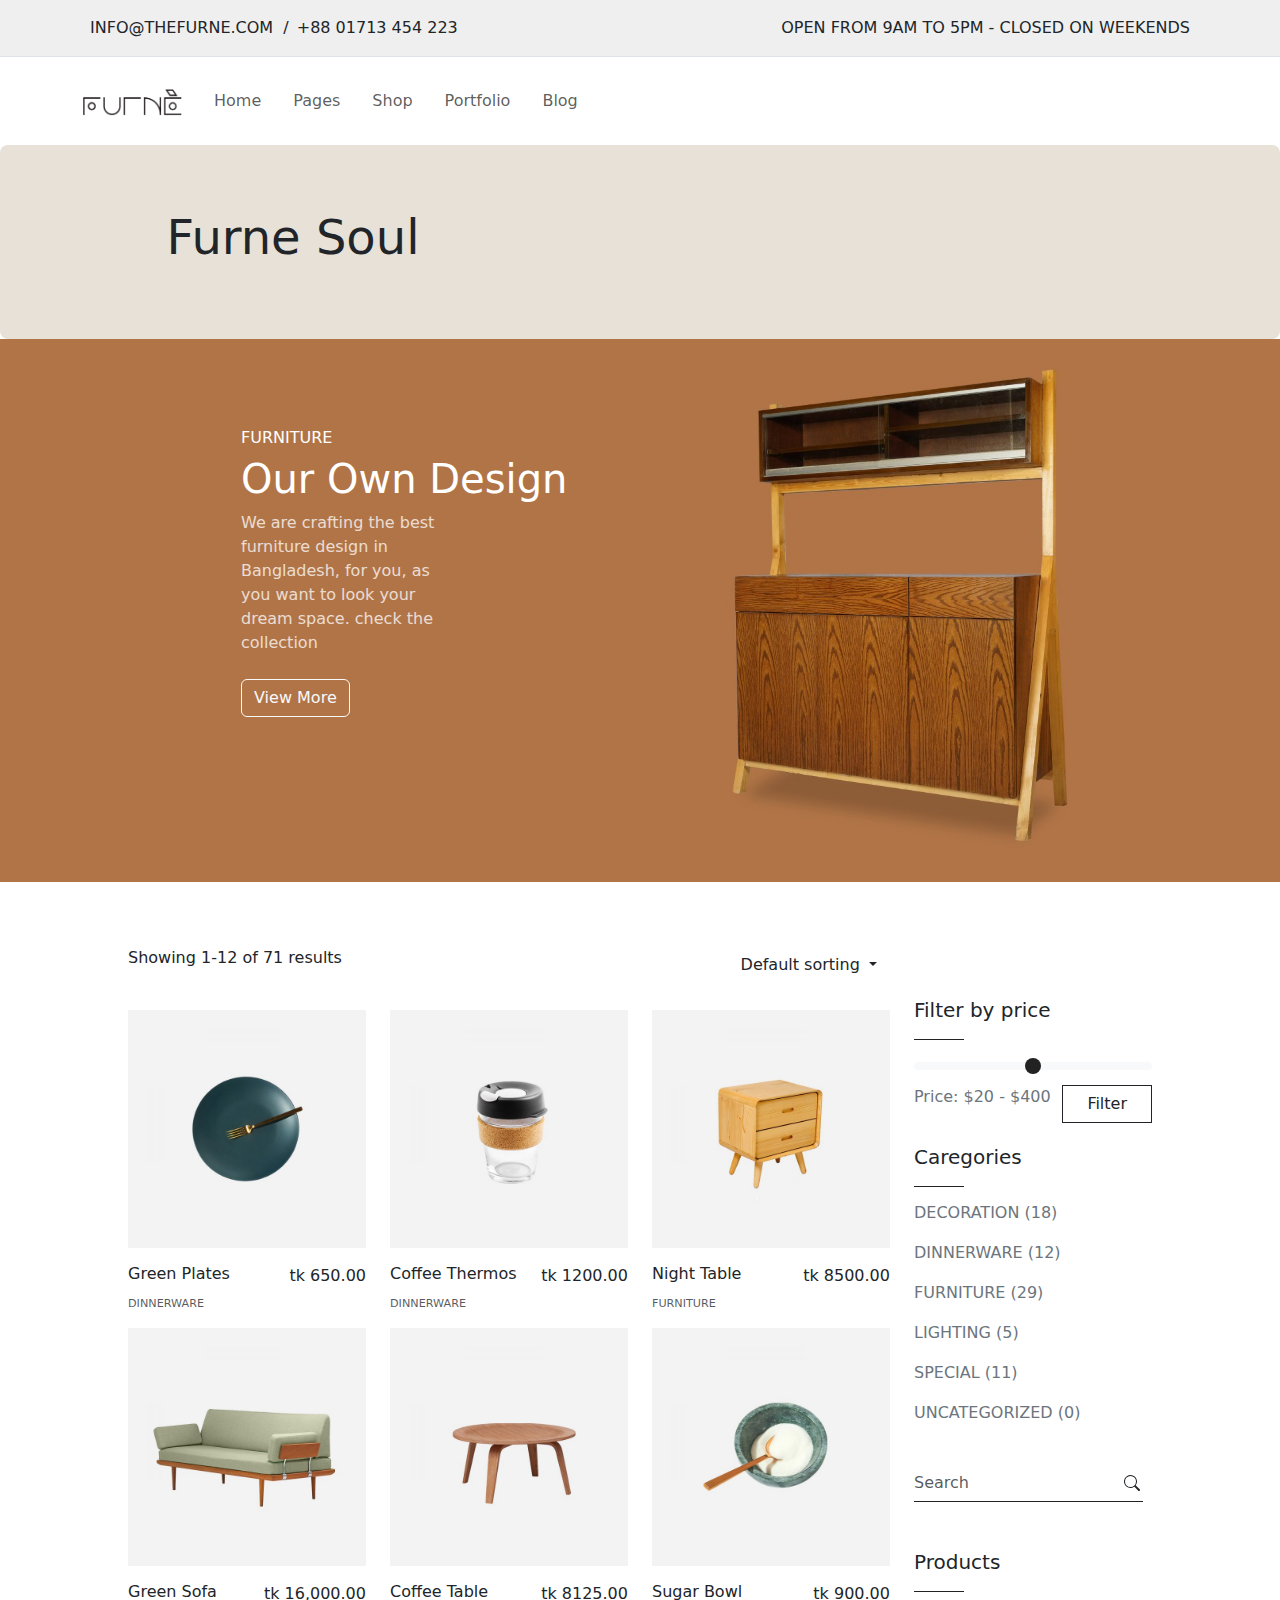
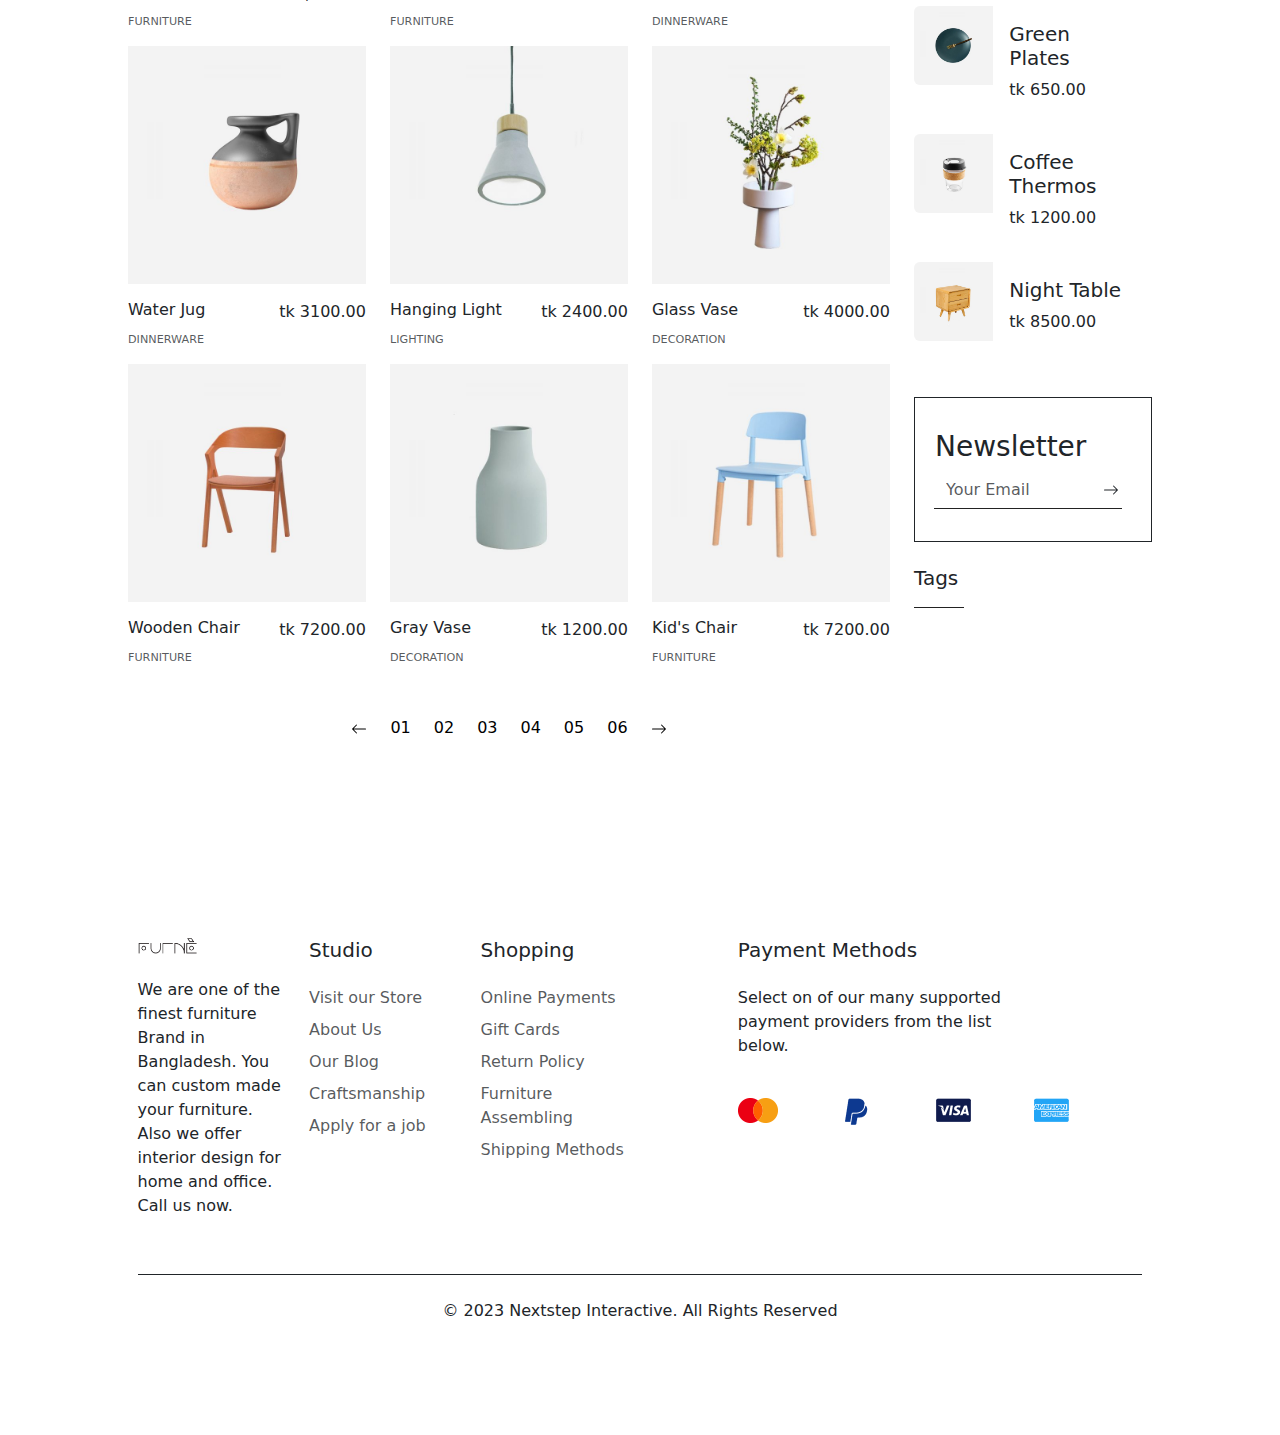
==== brand-furne-soul.html @ bb324c0c "brand furne soul" ====
<!doctype html>
<html lang="en">
  <head>
    <meta charset="utf-8">
    <meta name="viewport" content="width=device-width, initial-scale=1">
    <link rel="stylesheet" href="css/bootstrap.min.css">
    <link rel="stylesheet" href="css/main.css">
    <title>Furne | Brand: Furne Soul</title>
  </head>
  <body>
    <!-- Section: Navigation section begins -->
    <nav class="py-2 bg-body-tertiary border-bottom shop-custom-nav-bg-color">
        <div class="container d-flex flex-wrap">
            <ul class="nav me-auto">
                <li class="nav-item"><span style="display: inline-block;"><a href="mailto:info@thefurne.com" class="nav-link link-body-emphasis px-2 text-dark fw-normal">INFO@THEFURNE.COM&nbsp;&nbsp;/</a></span><span style="display: inline-block;" class="text-dark fw-normal"><a>+88 01713 454 223</a></span> </li>
            </ul>
            <ul class="nav">
                <li class="nav-item"><a href="#" class="nav-link link-body-emphasis px-2 text-dark fw-normal">OPEN FROM 9AM TO 5PM - CLOSED ON WEEKENDS</a></li>
            </ul>
        </div>
    </nav>
    <nav class="py-4 navbar navbar-expand-lg bg-body-primary">
        <div class="container">
          <a class="navbar-brand" href="#">
            <img src="images/furne-web-logo.png" alt="Furne" id="furne-logo">
          </a>
          <button class="navbar-toggler" type="button" data-bs-toggle="collapse" data-bs-target="#navbarSupportedContent" aria-controls="navbarSupportedContent" aria-expanded="false" aria-label="Toggle navigation">
            <span class="navbar-toggler-icon"></span>
          </button>
          <div class="collapse navbar-collapse" id="navbarSupportedContent">
            <ul class="navbar-nav me-auto mb-2 mb-lg-0">
              <li class="nav-item">
                <a class="nav-link px-3" aria-current="page" href="#">Home</a>
              </li>
              <li class="nav-item">
                <a class="nav-link px-3" aria-current="page" href="#">Pages</a>
              </li>
              <li class="nav-item">
                <a class="nav-link px-3" aria-current="page" href="#">Shop</a>
              </li>
              <li class="nav-item">
                <a class="nav-link px-3" aria-current="page" href="#">Portfolio</a>
              </li>
              <li class="nav-item">
                <a class="nav-link px-3" aria-current="page" href="#">Blog</a>
              </li>
            </ul>
            <!-- 
                FIX SEARCH
             -->
            <!-- <form class="d-flex" role="search">
              <input class="form-control me-2" type="search" placeholder="Search" aria-label="Search">
            </form> -->
          </div>
        </div>
      </nav>
    <!-- Section: Navigation section ends -->
    <!-- Section: Jumbtron section begins -->
    <div class="p-5 bg-body-tertiary rounded-3 shop-custom-jumbotron-bg-color">
        <div class="container-fluid py-3 custom-padding-left custom-padding-right">
          <h1 class="display-5 fw-medium">Furne Soul</h1>
        </div>
    </div>
    <div id="myCarousel" class="slide mb-6" data-bs-ride="">
      <!-- <div class="carousel-indicators">
        <button type="button" data-bs-target="#myCarousel" data-bs-slide-to="0" class="active" aria-label="Slide 1"></button>
        <button type="button" data-bs-target="#myCarousel" data-bs-slide-to="1" aria-label="Slide 2" class="" aria-current="true"></button>
        <button type="button" data-bs-target="#myCarousel" data-bs-slide-to="2" aria-label="Slide 3" class=""></button>
      </div> -->
      <div class="carousel-inner">
        <div class="carousel-item active">
          <img src="images/hero-carousel-1.jpeg" class="bd-placeholder-img" width="100%" height="100%" aria-hidden="true" preserveAspectRatio="xMidYMid slice" focusable="false"><rect width="100%" height="100%" fill="var(--bs-secondary-color)"></rect></img>
          <div class="container content">
            <div class="carousel-caption text-start">
              <h5 class="lead mt-4" style="font-weight:lighter; font-size: medium;">FURNITURE</h5>
              <h1 class="mb-2">Our Own Design</h1>
              <p class="opacity-75 mb-4" style="width: 25%;">We are crafting the best furniture design in Bangladesh, for you, as you want to look your dream space. check the collection</p>
              <p><button type="button" class="btn btn-outline-light">View More</button></p>
            </div>
          </div>
        </div>
      </div>
      <!-- <button class="carousel-control-prev" type="button" data-bs-target="#myCarousel" data-bs-slide="prev">
        <span class="carousel-control-prev-icon" aria-hidden="true"></span>
        <span class="visually-hidden">Previous</span>
      </button>
      <button class="carousel-control-next" type="button" data-bs-target="#myCarousel" data-bs-slide="next">
        <span class="carousel-control-next-icon" aria-hidden="true"></span>
        <span class="visually-hidden">Next</span>
      </button> -->
    </div>
    <!-- Section: Jumbtron section ends -->
    <!-- Section: Product section begins -->
    <div class="container-fluid custom-padding-left custom-padding-right" style="margin-top: 5%;">
        <div class="row">
            <div class="col-9">
                <div class="position-relative py-2">
                    <p class="position-absolute top-0 start-0">Showing 1-12 of 71 results</p>
                    <div class="dropdown position-absolute top-0 end-0">
                        <button class="btn btn-white dropdown-toggle" type="button" data-bs-toggle="dropdown" aria-expanded="false">
                          Default sorting
                        </button>
                        <ul class="dropdown-menu">
                          <li><a class="dropdown-item" href="#">Most Relevant</a></li>
                          <li><a class="dropdown-item" href="#">Newest to oldest</a></li>
                          <li><a class="dropdown-item" href="#">Oldest to Newest</a></li>
                        </ul>
                    </div>
                </div>
                <div class="row g-4 mt-4">
                    <div class="col-4">
                        <div class="card border-0">
                          <img src="images/shop-1.jpeg" class="card-img-top" alt="..." style="border-top-left-radius: 0; border-top-right-radius: 0;">
                          <div class="card-body position-relative" style="padding-left: 0; padding-right: 0;">
                            <h5 class="card-title fs-6 position-absolute top-0 start-0 mt-3">Green Plates</h5><span class="position-absolute top-0 end-0 mt-3">tk 650.00</span>
                            <p class="position-absolute top-0 start-0 mt-5 text-body-secondary custom-font-size-1">DINNERWARE</p>
                          </div>
                        </div>
                     </div>
                     <div class="col-4">
                        <div class="card border-0">
                          <img src="images/shop-2.jpeg" class="card-img-top" alt="..." style="border-top-left-radius: 0; border-top-right-radius: 0;">
                          <div class="card-body position-relative" style="padding-left: 0; padding-right: 0;">
                            <h5 class="card-title fs-6 position-absolute top-0 start-0 mt-3">Coffee Thermos</h5><span class="position-absolute top-0 end-0 mt-3">tk 1200.00</span>
                            <p class="position-absolute top-0 start-0 mt-5 text-body-secondary custom-font-size-1">DINNERWARE</p>
                          </div>
                        </div>
                     </div>
                     <div class="col-4">
                        <div class="card border-0">
                          <img src="images/shop-3.jpeg" class="card-img-top" alt="..." style="border-top-left-radius: 0; border-top-right-radius: 0;">
                          <div class="card-body position-relative" style="padding-left: 0; padding-right: 0;">
                            <h5 class="card-title fs-6 position-absolute top-0 start-0 mt-3">Night Table</h5><span class="position-absolute top-0 end-0 mt-3">tk 8500.00</span>
                            <p class="position-absolute top-0 start-0 mt-5 text-body-secondary custom-font-size-1">FURNITURE</p>
                          </div>
                        </div>
                     </div>
                </div>
                <div class="row g-4 mt-4">
                    <div class="col-4">
                        <div class="card border-0">
                          <img src="images/shop-4.jpeg" class="card-img-top" alt="..." style="border-top-left-radius: 0; border-top-right-radius: 0;">
                          <div class="card-body position-relative" style="padding-left: 0; padding-right: 0;">
                            <h5 class="card-title fs-6 position-absolute top-0 start-0 mt-3">Green Sofa</h5><span class="position-absolute top-0 end-0 mt-3">tk 16,000.00</span>
                            <p class="position-absolute top-0 start-0 mt-5 text-body-secondary custom-font-size-1">FURNITURE</p>
                          </div>
                        </div>
                     </div>
                     <div class="col-4">
                        <div class="card border-0">
                          <img src="images/shop-5.jpeg" class="card-img-top" alt="..." style="border-top-left-radius: 0; border-top-right-radius: 0;">
                          <div class="card-body position-relative" style="padding-left: 0; padding-right: 0;">
                            <h5 class="card-title fs-6 position-absolute top-0 start-0 mt-3">Coffee Table</h5><span class="position-absolute top-0 end-0 mt-3">tk 8125.00</span>
                            <p class="position-absolute top-0 start-0 mt-5 text-body-secondary custom-font-size-1">FURNITURE</p>
                          </div>
                        </div>
                     </div>
                     <div class="col-4">
                        <div class="card border-0">
                          <img src="images/shop-6.jpeg" class="card-img-top" alt="..." style="border-top-left-radius: 0; border-top-right-radius: 0;">
                          <div class="card-body position-relative" style="padding-left: 0; padding-right: 0;">
                            <h5 class="card-title fs-6 position-absolute top-0 start-0 mt-3">Sugar Bowl</h5><span class="position-absolute top-0 end-0 mt-3">tk 900.00</span>
                            <p class="position-absolute top-0 start-0 mt-5 text-body-secondary custom-font-size-1">DINNERWARE</p>
                          </div>
                        </div>
                     </div>
                </div>
                <div class="row g-4 mt-4">
                    <div class="col-4">
                        <div class="card border-0">
                          <img src="images/shop-7.jpeg" class="card-img-top" alt="..." style="border-top-left-radius: 0; border-top-right-radius: 0;">
                          <div class="card-body position-relative" style="padding-left: 0; padding-right: 0;">
                            <h5 class="card-title fs-6 position-absolute top-0 start-0 mt-3">Water Jug</h5><span class="position-absolute top-0 end-0 mt-3">tk 3100.00</span>
                            <p class="position-absolute top-0 start-0 mt-5 text-body-secondary custom-font-size-1">DINNERWARE</p>
                          </div>
                        </div>
                     </div>
                     <div class="col-4">
                        <div class="card border-0">
                          <img src="images/shop-8.jpeg" class="card-img-top" alt="..." style="border-top-left-radius: 0; border-top-right-radius: 0;">
                          <div class="card-body position-relative" style="padding-left: 0; padding-right: 0;">
                            <h5 class="card-title fs-6 position-absolute top-0 start-0 mt-3">Hanging Light</h5><span class="position-absolute top-0 end-0 mt-3">tk 2400.00</span>
                            <p class="position-absolute top-0 start-0 mt-5 text-body-secondary custom-font-size-1">LIGHTING</p>
                          </div>
                        </div>
                     </div>
                     <div class="col-4">
                        <div class="card border-0">
                          <img src="images/shop-9.jpeg" class="card-img-top" alt="..." style="border-top-left-radius: 0; border-top-right-radius: 0;">
                          <div class="card-body position-relative" style="padding-left: 0; padding-right: 0;">
                            <h5 class="card-title fs-6 position-absolute top-0 start-0 mt-3">Glass Vase</h5><span class="position-absolute top-0 end-0 mt-3">tk 4000.00</span>
                            <p class="position-absolute top-0 start-0 mt-5 text-body-secondary custom-font-size-1">DECORATION</p>
                          </div>
                        </div>
                     </div>
                </div>
                <div class="row g-4 mt-4">
                    <div class="col-4">
                        <div class="card border-0">
                          <img src="images/shop-10.jpeg" class="card-img-top" alt="..." style="border-top-left-radius: 0; border-top-right-radius: 0;">
                          <div class="card-body position-relative" style="padding-left: 0; padding-right: 0;">
                            <h5 class="card-title fs-6 position-absolute top-0 start-0 mt-3">Wooden Chair</h5><span class="position-absolute top-0 end-0 mt-3">tk 7200.00</span>
                            <p class="position-absolute top-0 start-0 mt-5 text-body-secondary custom-font-size-1">FURNITURE</p>
                          </div>
                        </div>
                     </div>
                     <div class="col-4">
                        <div class="card border-0">
                          <img src="images/shop-11.jpeg" class="card-img-top" alt="..." style="border-top-left-radius: 0; border-top-right-radius: 0;">
                          <div class="card-body position-relative" style="padding-left: 0; padding-right: 0;">
                            <h5 class="card-title fs-6 position-absolute top-0 start-0 mt-3">Gray Vase</h5><span class="position-absolute top-0 end-0 mt-3">tk 1200.00</span>
                            <p class="position-absolute top-0 start-0 mt-5 text-body-secondary custom-font-size-1">DECORATION</p>
                          </div>
                        </div>
                     </div>
                     <div class="col-4">
                        <div class="card border-0">
                          <img src="images/shop-12.jpeg" class="card-img-top" alt="..." style="border-top-left-radius: 0; border-top-right-radius: 0;">
                          <div class="card-body position-relative" style="padding-left: 0; padding-right: 0;">
                            <h5 class="card-title fs-6 position-absolute top-0 start-0 mt-3">Kid's Chair</h5><span class="position-absolute top-0 end-0 mt-3">tk 7200.00</span>
                            <p class="position-absolute top-0 start-0 mt-5 text-body-secondary custom-font-size-1">FURNITURE</p>
                          </div>
                        </div>
                     </div>
                </div>
                <nav aria-label="Page navigation example" style="margin-top: 10%;">
                    <ul class="pagination justify-content-center">
                        <li class="page-item">
                            <a class="page-link" href="#" aria-label="Previous" style="border: none !important;">
                                <!-- <span aria-hidden="true">&laquo;</span> -->
                                <img src="images/arrow-left.svg" alt="">
                            </a>
                        </li>
                        <li class="page-item"><a class="page-link fw-light fs-6" href="#" style="border: none !important; color: black !important;">01</a></li>
                        <li class="page-item"><a class="page-link fw-light fs-6" href="#" style="border: none !important; color: black !important;">02</a></li>
                        <li class="page-item"><a class="page-link fw-light fs-6" href="#" style="border: none !important; color: black !important;">03</a></li>
                        <li class="page-item"><a class="page-link fw-light fs-6" href="#" style="border: none !important; color: black !important;">04</a></li>
                        <li class="page-item"><a class="page-link fw-light fs-6" href="#" style="border: none !important; color: black !important;">05</a></li>
                        <li class="page-item"><a class="page-link fw-light fs-6" href="#" style="border: none !important; color: black !important;">06</a></li>
                        <li class="page-item">
                            <a class="page-link" href="#" aria-label="Next" style="border: none !important;">
                                <!-- <span aria-hidden="true">&raquo;</span> -->
                                <img src="images/arrow-right.svg" alt="">
                            </a>
                        </li>
                    </ul>
                </nav>
            </div>
            <div class="col-3">
              <div style="margin-top: 22%; margin-bottom: 20%;">
                <h2 class="fs-5">Filter by price</h2>
                <div class="small-divider"></div>
                  <div>
                      <input type="range" class="form-range custom-range" id="customRange1">
                  </div>
                  <div class="position-relative">
                    <p class="position-absolute top-0 start-0 text-secondary">Price: $20 - $400</p>
                    <button type="button" class="btn btn-outline-dark position-absolute top-0 end-0 px-4" style="border-radius: 0%;">Filter</button>
                  </div>
                </div>
                <div style="margin-top: 25%;">
                    <h2 class="fs-5">Caregories</h2>
                    <div class="small-divider"></div>
                    <p class="fs-6 text-secondary"><a href="" class="text-decoration-none link-secondary">DECORATION (18)</a></p>
                    <p class="fs-6 text-secondary"><a href="" class="text-decoration-none link-secondary">DINNERWARE (12)</a></p>
                    <p class="fs-6 text-secondary"><a href="" class="text-decoration-none link-secondary">FURNITURE (29)</a></p>
                    <p class="fs-6 text-secondary"><a href="" class="text-decoration-none link-secondary">LIGHTING (5)</a></p>
                    <p class="fs-6 text-secondary"><a href="" class="text-decoration-none link-secondary">SPECIAL (11)</a></p>
                    <p class="fs-6 text-secondary"><a href="" class="text-decoration-none link-secondary">UNCATEGORIZED (0)</a></p>
                </div>
                <div class="mb-4 bg-body-primary">
                  <div class="container-fluid">
                    <div class="row g-4 py-4 row-cols-1 row-cols-lg-1">
                        <div style="padding-left: 0%; padding-right: 0%;">
                          <form>
                            <div class="d-flex flex-column flex-sm-row w-100 gap-2">
                               <div class="input-group">
                                  <input id="newsletter1" type="search" class="form-control" placeholder="Search" style="border-color: #222; outline: 0; border-width: 0 0 1px; border-radius: 0; padding-left: 0%; padding-right: 0%;">
                                  <span class="input-group-append">
                                    <button class="btn btn-outline-black bg-white border-0 ms-n5" type="button">
                                      <svg xmlns="http://www.w3.org/2000/svg" width="16" height="16" fill="currentColor" class="bi bi-search" viewBox="0 0 16 16">
                                        <path d="M11.742 10.344a6.5 6.5 0 1 0-1.397 1.398h-.001c.03.04.062.078.098.115l3.85 3.85a1 1 0 0 0 1.415-1.414l-3.85-3.85a1.007 1.007 0 0 0-.115-.1zM12 6.5a5.5 5.5 0 1 1-11 0 5.5 5.5 0 0 1 11 0z"/>
                                      </svg>
                                    </button>
                                </span>             
                               </div>
                            </div>
                          </form>
                        </div>
                      </div>
                  </div>
              </div>
                <div style="margin-bottom: 20%;">
                    <h2 class="fs-5">Products</h2>
                    <div class="small-divider"></div>
                    <div class="card mb-3" style="max-width: 540px; border: none !important;">
                      <div class="row g-0">
                        <div class="col-md-4">
                          <img src="images/shop-1.jpeg" class="img-fluid rounded-start" alt="...">
                        </div>
                        <div class="col-md-8">
                          <div class="card-body">
                            <h5 class="card-title">Green Plates</h5>
                            <p class="card-text">tk 650.00</p>
                          </div>
                        </div>
                      </div>
                    </div>
                    <div class="card mb-3" style="max-width: 540px; border: none !important;">
                      <div class="row g-0">
                        <div class="col-md-4">
                          <img src="images/shop-2.jpeg" class="img-fluid rounded-start" alt="...">
                        </div>
                        <div class="col-md-8">
                          <div class="card-body">
                            <h5 class="card-title">Coffee Thermos</h5>
                            <p class="card-text">tk 1200.00</p>
                          </div>
                        </div>
                      </div>
                    </div>
                    <div class="card mb-3" style="max-width: 540px; border: none !important;">
                      <div class="row g-0">
                        <div class="col-md-4">
                          <img src="images/shop-3.jpeg" class="img-fluid rounded-start" alt="...">
                        </div>
                        <div class="col-md-8">
                          <div class="card-body">
                            <h5 class="card-title">Night Table</h5>
                            <p class="card-text">tk 8500.00</p>
                          </div>
                        </div>
                      </div>
                    </div>
                </div>
                <div class="px-2 bg-body-primary border border-dark" style="margin-bottom: 10%;">
                    <div class="container-fluid py-2">
                      <div class="row g-4 py-4 row-cols-1 row-cols-lg-1">
                          <div>
                            <form>
                              <h3>Newsletter</h3>
                              <div class="d-flex flex-column flex-sm-row w-100 gap-2">
                                 <div class="input-group">
                                    <label for="newsletter1" class="visually-hidden">Email address</label>
                                    <input id="newsletter1" type="email" class="form-control" placeholder="Your Email" style="border-color: #222; outline: 0; border-width: 0 0 1px; border-radius: 0;">
                                    <span class="input-group-append">
                                      <button class="btn btn-outline-black bg-white border-0 ms-n5" type="button">
                                        <svg xmlns="http://www.w3.org/2000/svg" width="16" height="16" fill="currentColor" class="bi bi-arrow-right" viewBox="0 0 16 16">
                                          <path fill-rule="evenodd" d="M1 8a.5.5 0 0 1 .5-.5h11.793l-3.147-3.146a.5.5 0 0 1 .708-.708l4 4a.5.5 0 0 1 0 .708l-4 4a.5.5 0 0 1-.708-.708L13.293 8.5H1.5A.5.5 0 0 1 1 8z"/>
                                        </svg>
                                      </button>
                                  </span>             
                                 </div>
                              </div>
                            </form>
                          </div>
                        </div>
                    </div>
                </div>
                <div>
                    <h2 class="fs-5">Tags</h2>
                    <div class="small-divider"></div>
                </div>
            </div>
        </div>
    </div>
    <!-- Section: Product section ends -->
     <!-- Section: footer section begins -->
     <div class="container-fluid custom-margin-top">
        <footer class="py-5" style="padding-left: 10%; padding-right: 10%;">
          <div class="row">
            <div class="col-6 col-md-2 mb-3">
              <img src="images/furne-web-logo.png" alt="Furne" id="furne-logo-footer" class="mb-4">
              <p>We are one of the finest furniture Brand in Bangladesh. You can custom made your furniture. Also we offer interior design for home and office. Call us now.</p>
            </div>
            <div class="col-6 col-md-2 mb-3">
              <h5 class="mb-4">Studio</h5>
              <ul class="nav flex-column">
                <li class="nav-item mb-2"><a href="#" class="nav-link p-0 text-body-secondary">Visit our Store</a></li>
                <li class="nav-item mb-2"><a href="#" class="nav-link p-0 text-body-secondary">About Us</a></li>
                <li class="nav-item mb-2"><a href="#" class="nav-link p-0 text-body-secondary">Our Blog</a></li>
                <li class="nav-item mb-2"><a href="#" class="nav-link p-0 text-body-secondary">Craftsmanship</a></li>
                <li class="nav-item mb-2"><a href="#" class="nav-link p-0 text-body-secondary">Apply for a job</a></li>
              </ul>
            </div> 
            <div class="col-6 col-md-2 mb-3">
              <h5 class="mb-4">Shopping</h5>
              <ul class="nav flex-column">
                <li class="nav-item mb-2"><a href="#" class="nav-link p-0 text-body-secondary">Online Payments</a></li>
                <li class="nav-item mb-2"><a href="#" class="nav-link p-0 text-body-secondary">Gift Cards</a></li>
                <li class="nav-item mb-2"><a href="#" class="nav-link p-0 text-body-secondary">Return Policy</a></li>
                <li class="nav-item mb-2"><a href="#" class="nav-link p-0 text-body-secondary">Furniture Assembling</a></li>
                <li class="nav-item mb-2"><a href="#" class="nav-link p-0 text-body-secondary">Shipping Methods</a></li>
              </ul>
            </div>
            <div class="col-md-5 offset-md-1 mb-3">
              <h5 class="mb-4">Payment Methods</h5>
              <p style="width: 75%;">Select on of our many supported payment providers from the list below.</p>
              <img src="images/payment-provider-logos.png" alt="" class="mt-4">
            </div>
          </div>
          <div class="d-flex flex-column flex-sm-row justify-content-center py-4 my-4 border-dark border-top">
            <p>© 2023 Nextstep Interactive. All Rights Reserved</p>
          </div>
        </footer>
      </div>
      <!-- Section: footer section ends -->
  </body>
  <script src="js/bootstrap.bundle.min.js"></script>
</html>
---- css/main.css ----
#furne-logo {
    width: 100px;
    height: auto;
}

#furne-logo-footer {
    width: 40%;
}

.ms-n5 {
    margin-left: -30px;
}

.custom-margin-top {
    margin-top: 10%;
}

.custom-margin-bottom {
    margin-bottom: 10%;
}

.custom-margin-top-1 {
    margin-top: 5%;
}

.custom-margin-bottom-1 {
    margin-bottom: 5%;
}


.divider {
    display: block;
    width: 150px;
    height: 1px;
    background: #222;
    margin: 1% auto;
}

.small-divider {
    display: inline-block;
    width: 50px;
    height: 1px;
    background: #222;
    margin: 3% auto;
}

.divider-white {
    display: block;
    width: 90px;
    height: 1px;
    background: #fff;
}

.custom-font-size-1 {
    font-size: 0.7rem;
    font-weight: 500;
}

.content {
    position: absolute;
    left: 50%;
    top: 80%;
    -webkit-transform: translate(-50%, -50%);
    transform: translate(-50%, -50%);
  }

.custom-nav-bg-color {
    background-color: #b17447 !important;
}

/* Paddings */

.custom-padding-left {
    padding-left: 10%;
}

.custom-padding-right {
    padding-right: 10%;
}

/* .custom-padding-left-1 {
    padding-left: 15%;
}

.custom-padding-right-1 {
    padding-right: 15%;
} */

/* Colors */

.shop-custom-nav-bg-color {
    background-color: #EFEFEF !important;
}

.shop-custom-jumbotron-bg-color {
    background-color: #e7e1d8 !important;   
}

.custom-range::-webkit-slider-thumb {
    background: #222;
  }
  
.custom-range::-moz-range-thumb {
    background: #222;
}

.custom-range::-ms-thumb {
    background: #222;
}
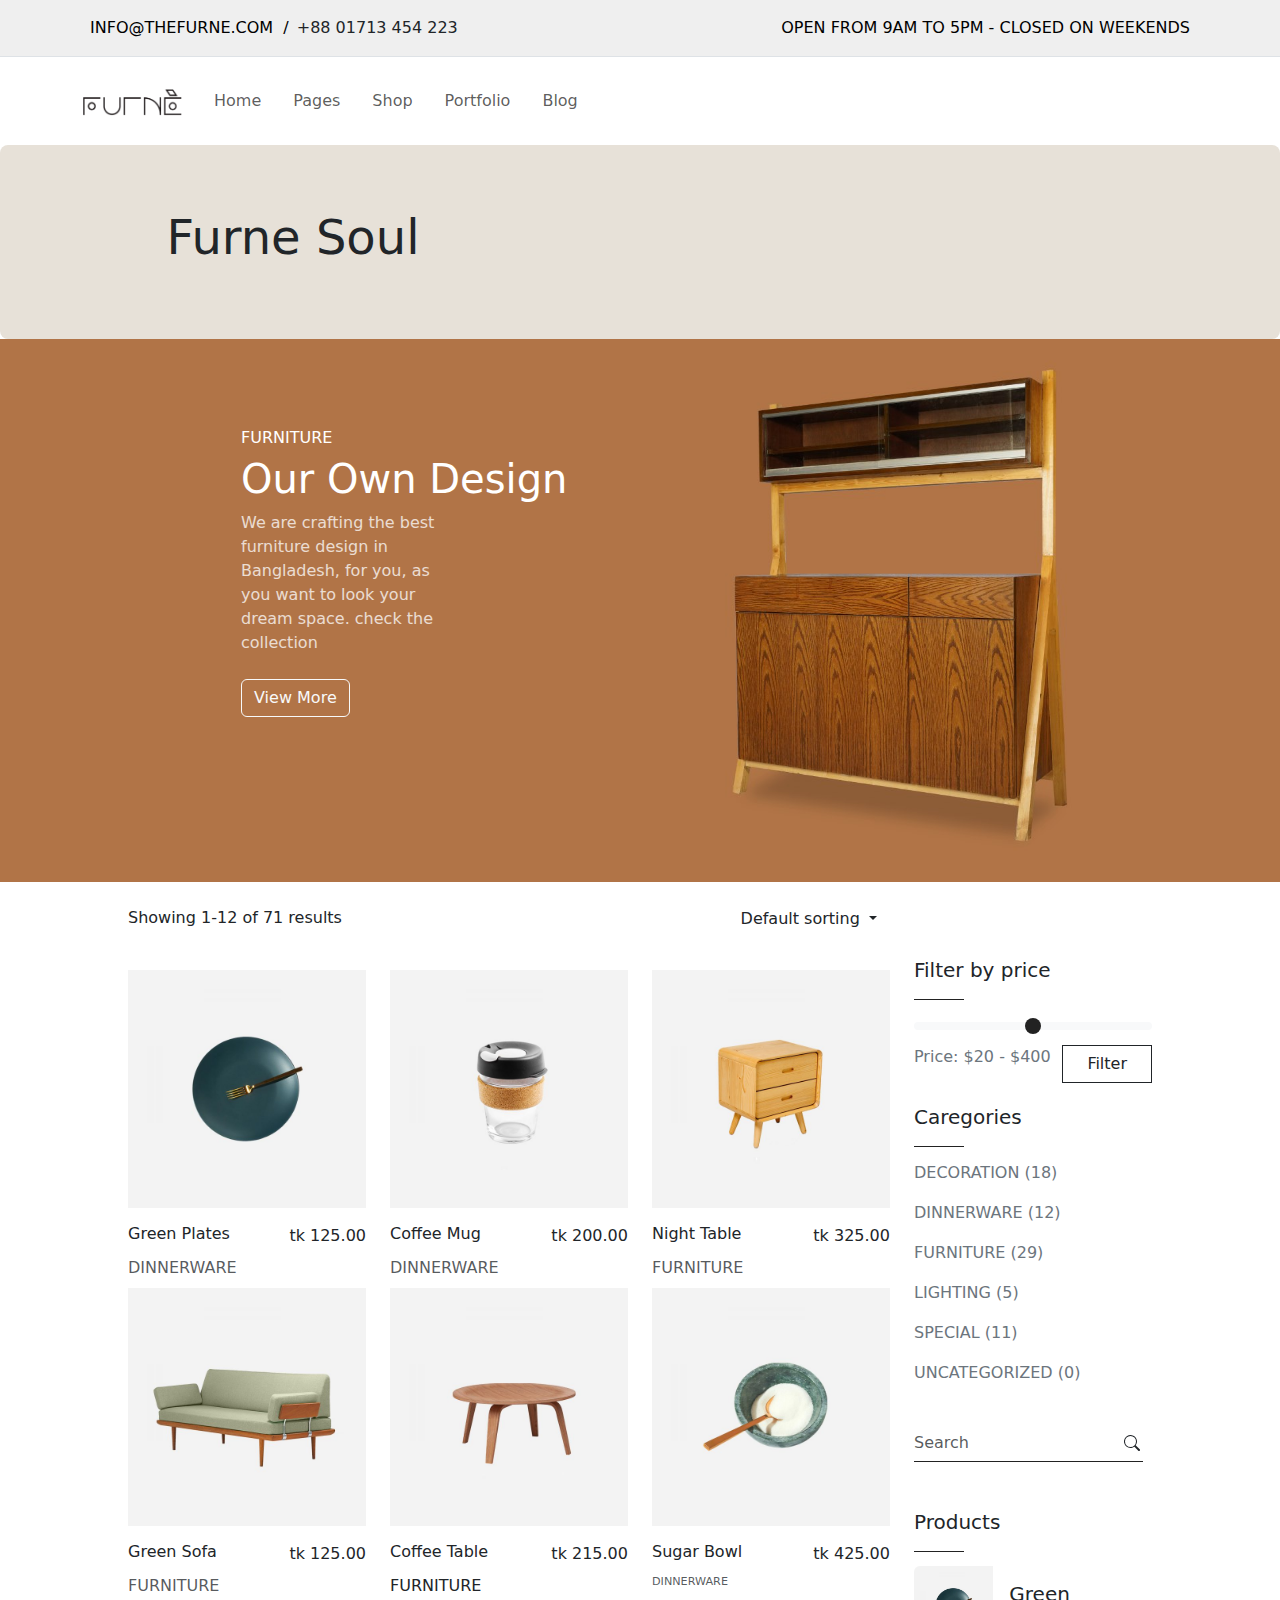
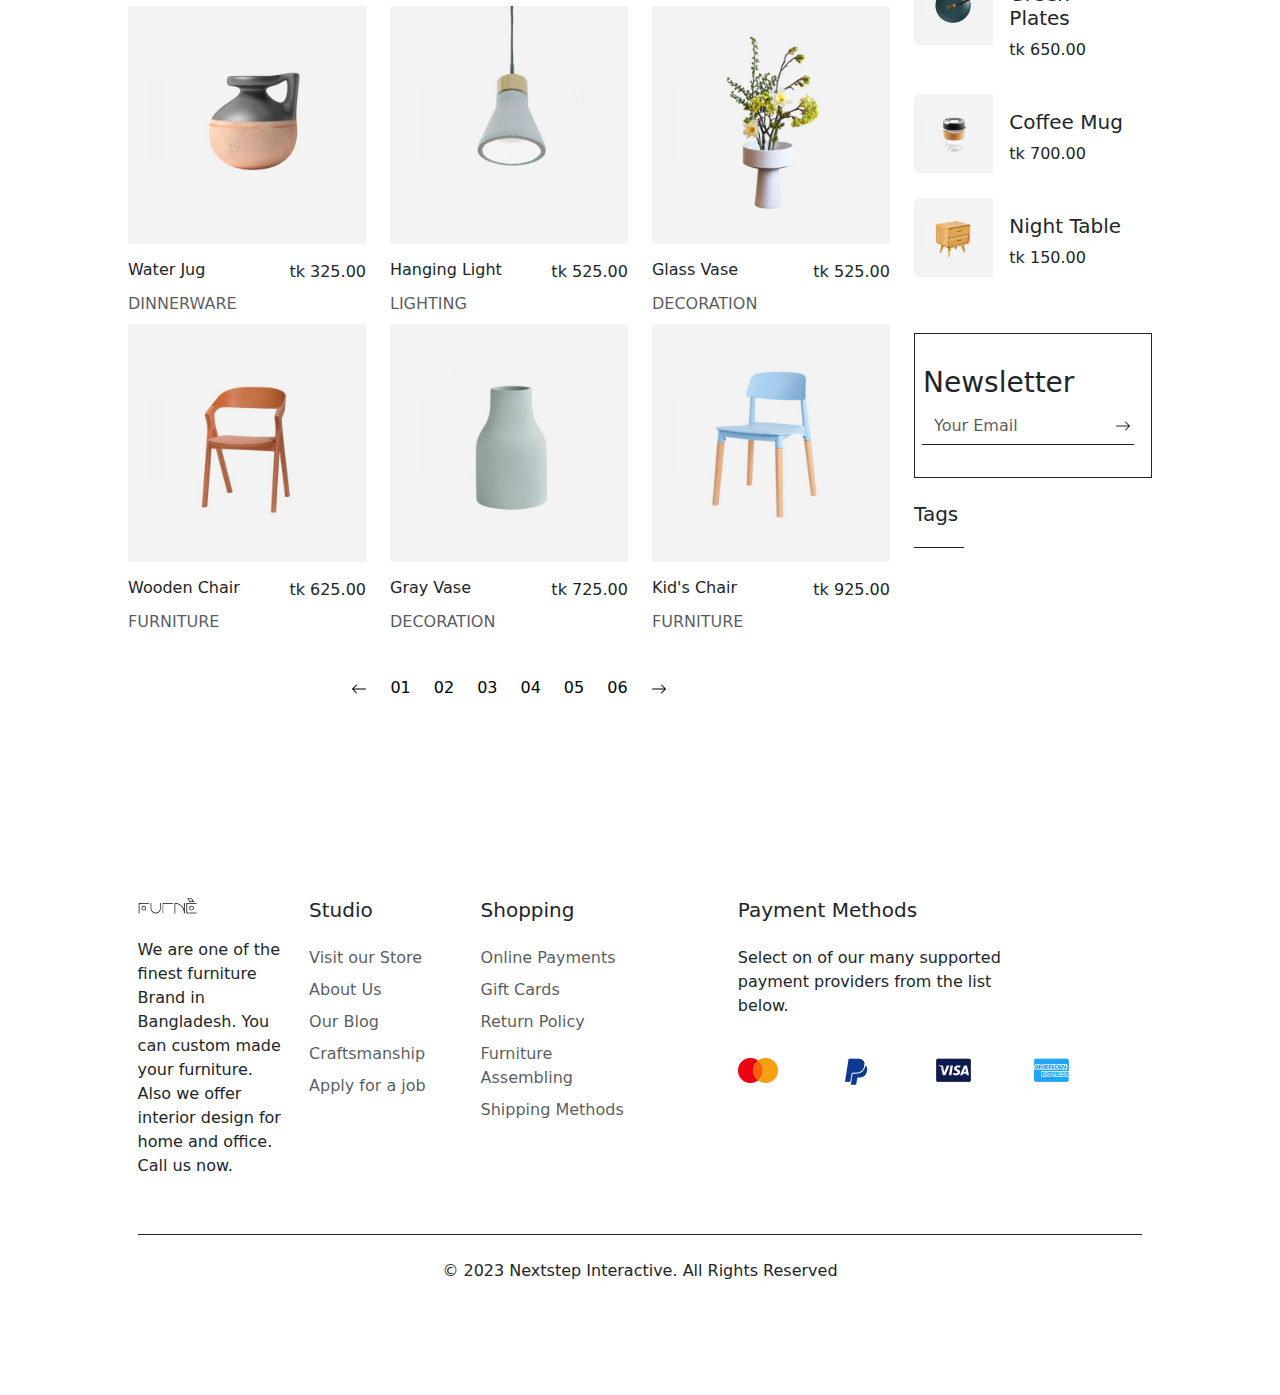
==== commit d27e6055: "fix furne sould responsive issues." ====
--- a/brand-furne-soul.html
+++ b/brand-furne-soul.html
@@ -5,18 +5,19 @@
     <meta name="viewport" content="width=device-width, initial-scale=1">
     <link rel="stylesheet" href="css/bootstrap.min.css">
     <link rel="stylesheet" href="css/main.css">
-    <title>Furne | Brand: Furne Soul</title>
+    <link rel="stylesheet" href="css/responsive.css">
+    <title>Furne | Shop</title>
   </head>
   <body>
     <!-- Section: Navigation section begins -->
     <nav class="py-2 bg-body-tertiary border-bottom shop-custom-nav-bg-color">
         <div class="container d-flex flex-wrap">
-            <ul class="nav me-auto">
-                <li class="nav-item"><span style="display: inline-block;"><a href="mailto:info@thefurne.com" class="nav-link link-body-emphasis px-2 text-dark fw-normal">INFO@THEFURNE.COM&nbsp;&nbsp;/</a></span><span style="display: inline-block;" class="text-dark fw-normal"><a>+88 01713 454 223</a></span> </li>
-            </ul>
-            <ul class="nav">
-                <li class="nav-item"><a href="#" class="nav-link link-body-emphasis px-2 text-dark fw-normal">OPEN FROM 9AM TO 5PM - CLOSED ON WEEKENDS</a></li>
-            </ul>
+          <ul class="nav me-auto">
+            <li class="nav-item first-nav-item"><span style="display: inline-block;"><a href="mailto:info@thefurne.com" class="nav-link link-body-emphasis px-2 ">INFO@THEFURNE.COM&nbsp;&nbsp;/</a></span><span style="display: inline-block;" class=""><a>+88 01713 454 223</a></span> </li>
+        </ul>
+        <ul class="nav">
+            <li class="nav-item first-nav-item"><a href="#" class="nav-link link-body-emphasis px-2 ">OPEN FROM 9AM TO 5PM - CLOSED ON WEEKENDS</a></li>
+        </ul>
         </div>
     </nav>
     <nav class="py-4 navbar navbar-expand-lg bg-body-primary">
@@ -57,172 +58,166 @@
     <!-- Section: Navigation section ends -->
     <!-- Section: Jumbtron section begins -->
     <div class="p-5 bg-body-tertiary rounded-3 shop-custom-jumbotron-bg-color">
-        <div class="container-fluid py-3 custom-padding-left custom-padding-right">
-          <h1 class="display-5 fw-medium">Furne Soul</h1>
-        </div>
+      <div class="container-fluid py-3 custom-padding-left custom-padding-right">
+        <h1 class="display-5 fw-medium">Furne Soul</h1>
+      </div>
+  </div>
+  <div id="myCarousel" class="slide mb-6" data-bs-ride="">
+    <!-- <div class="carousel-indicators">
+      <button type="button" data-bs-target="#myCarousel" data-bs-slide-to="0" class="active" aria-label="Slide 1"></button>
+      <button type="button" data-bs-target="#myCarousel" data-bs-slide-to="1" aria-label="Slide 2" class="" aria-current="true"></button>
+      <button type="button" data-bs-target="#myCarousel" data-bs-slide-to="2" aria-label="Slide 3" class=""></button>
+    </div> -->
+    <div class="carousel-inner">
+      <div class="carousel-item active">
+        <img src="images/hero-carousel-1.jpeg" class="bd-placeholder-img" width="100%" height="100%" aria-hidden="true" preserveAspectRatio="xMidYMid slice" focusable="false"><rect width="100%" height="100%" fill="var(--bs-secondary-color)"></rect></img>
+        <div class="container content">
+          <div class="carousel-caption text-start">
+            <h5 class="lead mt-4 sm-h-1" style="font-weight:lighter; font-size: medium;">FURNITURE</h5>
+            <h1 class="mb-2 sm-h">Our Own Design</h1>
+            <p class="opacity-75 mb-4 sm-p" style="width: 25%;">We are crafting the best furniture design in Bangladesh, for you, as you want to look your dream space. check the collection</p>
+            <p><button type="button" class="btn btn-outline-light sm-btn-1">View More</button></p>
+          </div>
+        </div>
+      </div>
     </div>
-    <div id="myCarousel" class="slide mb-6" data-bs-ride="">
-      <!-- <div class="carousel-indicators">
-        <button type="button" data-bs-target="#myCarousel" data-bs-slide-to="0" class="active" aria-label="Slide 1"></button>
-        <button type="button" data-bs-target="#myCarousel" data-bs-slide-to="1" aria-label="Slide 2" class="" aria-current="true"></button>
-        <button type="button" data-bs-target="#myCarousel" data-bs-slide-to="2" aria-label="Slide 3" class=""></button>
-      </div> -->
-      <div class="carousel-inner">
-        <div class="carousel-item active">
-          <img src="images/hero-carousel-1.jpeg" class="bd-placeholder-img" width="100%" height="100%" aria-hidden="true" preserveAspectRatio="xMidYMid slice" focusable="false"><rect width="100%" height="100%" fill="var(--bs-secondary-color)"></rect></img>
-          <div class="container content">
-            <div class="carousel-caption text-start">
-              <h5 class="lead mt-4" style="font-weight:lighter; font-size: medium;">FURNITURE</h5>
-              <h1 class="mb-2">Our Own Design</h1>
-              <p class="opacity-75 mb-4" style="width: 25%;">We are crafting the best furniture design in Bangladesh, for you, as you want to look your dream space. check the collection</p>
-              <p><button type="button" class="btn btn-outline-light">View More</button></p>
-            </div>
-          </div>
-        </div>
-      </div>
-      <!-- <button class="carousel-control-prev" type="button" data-bs-target="#myCarousel" data-bs-slide="prev">
-        <span class="carousel-control-prev-icon" aria-hidden="true"></span>
-        <span class="visually-hidden">Previous</span>
-      </button>
-      <button class="carousel-control-next" type="button" data-bs-target="#myCarousel" data-bs-slide="next">
-        <span class="carousel-control-next-icon" aria-hidden="true"></span>
-        <span class="visually-hidden">Next</span>
-      </button> -->
-    </div>
-    <!-- Section: Jumbtron section ends -->
+    <!-- <button class="carousel-control-prev" type="button" data-bs-target="#myCarousel" data-bs-slide="prev">
+      <span class="carousel-control-prev-icon" aria-hidden="true"></span>
+      <span class="visually-hidden">Previous</span>
+    </button>
+    <button class="carousel-control-next" type="button" data-bs-target="#myCarousel" data-bs-slide="next">
+      <span class="carousel-control-next-icon" aria-hidden="true"></span>
+      <span class="visually-hidden">Next</span>
+    </button> -->
+  </div>
+  <!-- Section: Jumbtron section ends -->
     <!-- Section: Product section begins -->
-    <div class="container-fluid custom-padding-left custom-padding-right" style="margin-top: 5%;">
+    <div class="container-fluid custom-padding-left custom-padding-right mt-4">
         <div class="row">
             <div class="col-9">
                 <div class="position-relative py-2">
-                    <p class="position-absolute top-0 start-0">Showing 1-12 of 71 results</p>
+                    <p class="position-absolute top-0 start-0 custom-p-font-size-1">Showing 1-12 of 71 results</p>
                     <div class="dropdown position-absolute top-0 end-0">
-                        <button class="btn btn-white dropdown-toggle" type="button" data-bs-toggle="dropdown" aria-expanded="false">
+                        <button class="btn btn-white dropdown-toggle custom-p-font-size-1" type="button" data-bs-toggle="dropdown" aria-expanded="false" style="padding-top: 0% !important;">
                           Default sorting
                         </button>
                         <ul class="dropdown-menu">
-                          <li><a class="dropdown-item" href="#">Most Relevant</a></li>
-                          <li><a class="dropdown-item" href="#">Newest to oldest</a></li>
-                          <li><a class="dropdown-item" href="#">Oldest to Newest</a></li>
+                          <li><a class="dropdown-item custom-p-font-size-1" href="#">Most Relevant</a></li>
+                          <li><a class="dropdown-item custom-p-font-size-1" href="#">Newest to oldest</a></li>
+                          <li><a class="dropdown-item custom-p-font-size-1" href="#">Oldest to Newest</a></li>
                         </ul>
                     </div>
                 </div>
-                <div class="row g-4 mt-4">
-                    <div class="col-4">
-                        <div class="card border-0">
-                          <img src="images/shop-1.jpeg" class="card-img-top" alt="..." style="border-top-left-radius: 0; border-top-right-radius: 0;">
-                          <div class="card-body position-relative" style="padding-left: 0; padding-right: 0;">
-                            <h5 class="card-title fs-6 position-absolute top-0 start-0 mt-3">Green Plates</h5><span class="position-absolute top-0 end-0 mt-3">tk 650.00</span>
-                            <p class="position-absolute top-0 start-0 mt-5 text-body-secondary custom-font-size-1">DINNERWARE</p>
-                          </div>
-                        </div>
-                     </div>
-                     <div class="col-4">
-                        <div class="card border-0">
-                          <img src="images/shop-2.jpeg" class="card-img-top" alt="..." style="border-top-left-radius: 0; border-top-right-radius: 0;">
-                          <div class="card-body position-relative" style="padding-left: 0; padding-right: 0;">
-                            <h5 class="card-title fs-6 position-absolute top-0 start-0 mt-3">Coffee Thermos</h5><span class="position-absolute top-0 end-0 mt-3">tk 1200.00</span>
-                            <p class="position-absolute top-0 start-0 mt-5 text-body-secondary custom-font-size-1">DINNERWARE</p>
-                          </div>
-                        </div>
-                     </div>
-                     <div class="col-4">
-                        <div class="card border-0">
-                          <img src="images/shop-3.jpeg" class="card-img-top" alt="..." style="border-top-left-radius: 0; border-top-right-radius: 0;">
-                          <div class="card-body position-relative" style="padding-left: 0; padding-right: 0;">
-                            <h5 class="card-title fs-6 position-absolute top-0 start-0 mt-3">Night Table</h5><span class="position-absolute top-0 end-0 mt-3">tk 8500.00</span>
-                            <p class="position-absolute top-0 start-0 mt-5 text-body-secondary custom-font-size-1">FURNITURE</p>
-                          </div>
-                        </div>
-                     </div>
-                </div>
-                <div class="row g-4 mt-4">
-                    <div class="col-4">
-                        <div class="card border-0">
-                          <img src="images/shop-4.jpeg" class="card-img-top" alt="..." style="border-top-left-radius: 0; border-top-right-radius: 0;">
-                          <div class="card-body position-relative" style="padding-left: 0; padding-right: 0;">
-                            <h5 class="card-title fs-6 position-absolute top-0 start-0 mt-3">Green Sofa</h5><span class="position-absolute top-0 end-0 mt-3">tk 16,000.00</span>
-                            <p class="position-absolute top-0 start-0 mt-5 text-body-secondary custom-font-size-1">FURNITURE</p>
-                          </div>
-                        </div>
-                     </div>
-                     <div class="col-4">
-                        <div class="card border-0">
-                          <img src="images/shop-5.jpeg" class="card-img-top" alt="..." style="border-top-left-radius: 0; border-top-right-radius: 0;">
-                          <div class="card-body position-relative" style="padding-left: 0; padding-right: 0;">
-                            <h5 class="card-title fs-6 position-absolute top-0 start-0 mt-3">Coffee Table</h5><span class="position-absolute top-0 end-0 mt-3">tk 8125.00</span>
-                            <p class="position-absolute top-0 start-0 mt-5 text-body-secondary custom-font-size-1">FURNITURE</p>
-                          </div>
-                        </div>
-                     </div>
-                     <div class="col-4">
-                        <div class="card border-0">
-                          <img src="images/shop-6.jpeg" class="card-img-top" alt="..." style="border-top-left-radius: 0; border-top-right-radius: 0;">
-                          <div class="card-body position-relative" style="padding-left: 0; padding-right: 0;">
-                            <h5 class="card-title fs-6 position-absolute top-0 start-0 mt-3">Sugar Bowl</h5><span class="position-absolute top-0 end-0 mt-3">tk 900.00</span>
-                            <p class="position-absolute top-0 start-0 mt-5 text-body-secondary custom-font-size-1">DINNERWARE</p>
-                          </div>
-                        </div>
-                     </div>
-                </div>
-                <div class="row g-4 mt-4">
-                    <div class="col-4">
-                        <div class="card border-0">
-                          <img src="images/shop-7.jpeg" class="card-img-top" alt="..." style="border-top-left-radius: 0; border-top-right-radius: 0;">
-                          <div class="card-body position-relative" style="padding-left: 0; padding-right: 0;">
-                            <h5 class="card-title fs-6 position-absolute top-0 start-0 mt-3">Water Jug</h5><span class="position-absolute top-0 end-0 mt-3">tk 3100.00</span>
-                            <p class="position-absolute top-0 start-0 mt-5 text-body-secondary custom-font-size-1">DINNERWARE</p>
-                          </div>
-                        </div>
-                     </div>
-                     <div class="col-4">
-                        <div class="card border-0">
-                          <img src="images/shop-8.jpeg" class="card-img-top" alt="..." style="border-top-left-radius: 0; border-top-right-radius: 0;">
-                          <div class="card-body position-relative" style="padding-left: 0; padding-right: 0;">
-                            <h5 class="card-title fs-6 position-absolute top-0 start-0 mt-3">Hanging Light</h5><span class="position-absolute top-0 end-0 mt-3">tk 2400.00</span>
-                            <p class="position-absolute top-0 start-0 mt-5 text-body-secondary custom-font-size-1">LIGHTING</p>
-                          </div>
-                        </div>
-                     </div>
-                     <div class="col-4">
-                        <div class="card border-0">
-                          <img src="images/shop-9.jpeg" class="card-img-top" alt="..." style="border-top-left-radius: 0; border-top-right-radius: 0;">
-                          <div class="card-body position-relative" style="padding-left: 0; padding-right: 0;">
-                            <h5 class="card-title fs-6 position-absolute top-0 start-0 mt-3">Glass Vase</h5><span class="position-absolute top-0 end-0 mt-3">tk 4000.00</span>
-                            <p class="position-absolute top-0 start-0 mt-5 text-body-secondary custom-font-size-1">DECORATION</p>
-                          </div>
-                        </div>
-                     </div>
-                </div>
-                <div class="row g-4 mt-4">
-                    <div class="col-4">
-                        <div class="card border-0">
-                          <img src="images/shop-10.jpeg" class="card-img-top" alt="..." style="border-top-left-radius: 0; border-top-right-radius: 0;">
-                          <div class="card-body position-relative" style="padding-left: 0; padding-right: 0;">
-                            <h5 class="card-title fs-6 position-absolute top-0 start-0 mt-3">Wooden Chair</h5><span class="position-absolute top-0 end-0 mt-3">tk 7200.00</span>
-                            <p class="position-absolute top-0 start-0 mt-5 text-body-secondary custom-font-size-1">FURNITURE</p>
-                          </div>
-                        </div>
-                     </div>
-                     <div class="col-4">
-                        <div class="card border-0">
-                          <img src="images/shop-11.jpeg" class="card-img-top" alt="..." style="border-top-left-radius: 0; border-top-right-radius: 0;">
-                          <div class="card-body position-relative" style="padding-left: 0; padding-right: 0;">
-                            <h5 class="card-title fs-6 position-absolute top-0 start-0 mt-3">Gray Vase</h5><span class="position-absolute top-0 end-0 mt-3">tk 1200.00</span>
-                            <p class="position-absolute top-0 start-0 mt-5 text-body-secondary custom-font-size-1">DECORATION</p>
-                          </div>
-                        </div>
-                     </div>
-                     <div class="col-4">
-                        <div class="card border-0">
-                          <img src="images/shop-12.jpeg" class="card-img-top" alt="..." style="border-top-left-radius: 0; border-top-right-radius: 0;">
-                          <div class="card-body position-relative" style="padding-left: 0; padding-right: 0;">
-                            <h5 class="card-title fs-6 position-absolute top-0 start-0 mt-3">Kid's Chair</h5><span class="position-absolute top-0 end-0 mt-3">tk 7200.00</span>
-                            <p class="position-absolute top-0 start-0 mt-5 text-body-secondary custom-font-size-1">FURNITURE</p>
-                          </div>
-                        </div>
-                     </div>
-                </div>
+                <div class="row row-cols-2 row-cols-md-3 g-4 mt-4">
+                  <div class="col mb-4">
+                    <div class="card border-0">
+                      <img src="images/shop-1.jpeg" class="card-img-top" alt="..." style="border-top-left-radius: 0; border-top-right-radius: 0;">
+                      <div class="card-body position-relative" style="padding-left: 0; padding-right: 0;">
+                        <h5 class="card-title fs-6 position-absolute top-0 start-0 mt-3 custom-p-font-size-2">Green Plates</h5><span class="position-absolute top-0 end-0 mt-3 custom-p-font-size-3">tk 125.00</span>
+                        <p class="position-absolute top-0 start-0 mt-5 text-body-secondary custom-p-font-size-3">DINNERWARE</p>
+                      </div>
+                    </div>
+                  </div>
+                  <div class="col sm-bottom-margin-1 mb-4">
+                    <div class="card border-0">
+                      <img src="images/shop-2.jpeg" class="card-img-top" alt="..." style="border-top-left-radius: 0; border-top-right-radius: 0;">
+                      <div class="card-body position-relative" style="padding-left: 0; padding-right: 0;">
+                        <h5 class="card-title fs-6 position-absolute top-0 start-0 mt-3 custom-p-font-size-2">Coffee Mug</h5><span class="position-absolute top-0 end-0 mt-3 custom-p-font-size-3">tk 200.00</span>
+                        <p class="position-absolute top-0 start-0 mt-5 text-body-secondary custom-p-font-size-3">DINNERWARE</p>
+                      </div>
+                    </div>
+                  </div>
+                  <div class="col sm-bottom-margin-1 mb-4">
+                    <div class="card border-0">
+                      <img src="images/shop-3.jpeg" class="card-img-top" alt="..." style="border-top-left-radius: 0; border-top-right-radius: 0;">
+                      <div class="card-body position-relative" style="padding-left: 0; padding-right: 0;">
+                        <h5 class="card-title fs-6 position-absolute top-0 start-0 mt-3 custom-p-font-size-2">Night Table</h5><span class="position-absolute top-0 end-0 mt-3 custom-p-font-size-3">tk 325.00</span>
+                        <p class="position-absolute top-0 start-0 mt-5 text-body-secondary custom-p-font-size-3">FURNITURE</p>
+                      </div>
+                    </div>
+                  </div>
+                  <div class="col sm-bottom-margin-1 mb-4">
+                    <div class="card border-0">
+                      <img src="images/shop-4.jpeg" class="card-img-top" alt="..." style="border-top-left-radius: 0; border-top-right-radius: 0;">
+                      <div class="card-body position-relative" style="padding-left: 0; padding-right: 0;">
+                        <h5 class="card-title fs-6 position-absolute top-0 start-0 mt-3 custom-p-font-size-2">Green Sofa</h5><span class="position-absolute top-0 end-0 mt-3 custom-p-font-size-3">tk 125.00</span>
+                        <p class="position-absolute top-0 start-0 mt-5 text-body-secondary custom-p-font-size-3">FURNITURE</p>
+                      </div>
+                    </div>
+                  </div>
+                  <div class="col sm-bottom-margin-1 mb-4">
+                    <div class="card border-0">
+                      <img src="images/shop-5.jpeg" class="card-img-top" alt="..." style="border-top-left-radius: 0; border-top-right-radius: 0;">
+                      <div class="card-body position-relative" style="padding-left: 0; padding-right: 0;">
+                        <h5 class="card-title fs-6 position-absolute top-0 start-0 mt-3 custom-p-font-size-2">Coffee Table</h5><span class="position-absolute top-0 end-0 mt-3 custom-p-font-size-3">tk 215.00</span>
+                        <p class="position-absolute top-0 start-0 mt-5  custom-p-font-size-3">FURNITURE</p>
+                      </div>
+                    </div>
+                  </div>
+                  <div class="col sm-bottom-margin-1 mb-4">
+                    <div class="card border-0">
+                      <img src="images/shop-6.jpeg" class="card-img-top" alt="..." style="border-top-left-radius: 0; border-top-right-radius: 0;">
+                      <div class="card-body position-relative" style="padding-left: 0; padding-right: 0;">
+                        <h5 class="card-title fs-6 position-absolute top-0 start-0 mt-3 custom-p-font-size-2">Sugar Bowl</h5><span class="position-absolute top-0 end-0 mt-3 custom-p-font-size-3">tk 425.00</span>
+                        <p class="position-absolute top-0 start-0 mt-5 text-body-secondary custom-font-size-1 custom-p-font-size-3">DINNERWARE</p>
+                      </div>
+                    </div>
+                  </div>
+                  <div class="col sm-bottom-margin-1 mb-4">
+                    <div class="card border-0">
+                      <img src="images/shop-7.jpeg" class="card-img-top" alt="..." style="border-top-left-radius: 0; border-top-right-radius: 0;">
+                      <div class="card-body position-relative" style="padding-left: 0; padding-right: 0;">
+                        <h5 class="card-title fs-6 position-absolute top-0 start-0 mt-3 custom-p-font-size-2">Water Jug</h5><span class="position-absolute top-0 end-0 mt-3 custom-p-font-size-3">tk 325.00</span>
+                        <p class="position-absolute top-0 start-0 mt-5 text-body-secondary custom-p-font-size-3">DINNERWARE</p>
+                      </div>
+                    </div>
+                  </div>
+                  <div class="col sm-bottom-margin-1 mb-4">
+                    <div class="card border-0">
+                      <img src="images/shop-8.jpeg" class="card-img-top" alt="..." style="border-top-left-radius: 0; border-top-right-radius: 0;">
+                      <div class="card-body position-relative" style="padding-left: 0; padding-right: 0;">
+                        <h5 class="card-title fs-6 position-absolute top-0 start-0 mt-3 custom-p-font-size-2">Hanging Light</h5><span class="position-absolute top-0 end-0 mt-3 custom-p-font-size-3">tk 525.00</span>
+                        <p class="position-absolute top-0 start-0 mt-5 text-body-secondary custom-p-font-size-3">LIGHTING</p>
+                      </div>
+                    </div>
+                  </div>
+                  <div class="col sm-bottom-margin-1 mb-4">
+                    <div class="card border-0">
+                      <img src="images/shop-9.jpeg" class="card-img-top" alt="..." style="border-top-left-radius: 0; border-top-right-radius: 0;">
+                      <div class="card-body position-relative" style="padding-left: 0; padding-right: 0;">
+                        <h5 class="card-title fs-6 position-absolute top-0 start-0 mt-3 custom-p-font-size-2">Glass Vase</h5><span class="position-absolute top-0 end-0 mt-3 custom-p-font-size-3">tk 525.00</span>
+                        <p class="position-absolute top-0 start-0 mt-5 text-body-secondary custom-p-font-size-3">DECORATION</p>
+                      </div>
+                    </div>
+                  </div>
+                  <div class="col sm-bottom-margin-1">
+                    <div class="card border-0">
+                      <img src="images/shop-10.jpeg" class="card-img-top" alt="..." style="border-top-left-radius: 0; border-top-right-radius: 0;">
+                      <div class="card-body position-relative" style="padding-left: 0; padding-right: 0;">
+                        <h5 class="card-title fs-6 position-absolute top-0 start-0 mt-3 custom-p-font-size-2">Wooden Chair</h5><span class="position-absolute top-0 end-0 mt-3 custom-p-font-size-3">tk 625.00</span>
+                        <p class="position-absolute top-0 start-0 mt-5 text-body-secondary custom-p-font-size-3">FURNITURE</p>
+                      </div>
+                    </div>
+                  </div>
+                  <div class="col sm-bottom-margin-1">
+                    <div class="card border-0">
+                      <img src="images/shop-11.jpeg" class="card-img-top" alt="..." style="border-top-left-radius: 0; border-top-right-radius: 0;">
+                      <div class="card-body position-relative" style="padding-left: 0; padding-right: 0;">
+                        <h5 class="card-title fs-6 position-absolute top-0 start-0 mt-3 custom-p-font-size-2">Gray Vase</h5><span class="position-absolute top-0 end-0 mt-3 custom-p-font-size-3">tk 725.00</span>
+                        <p class="position-absolute top-0 start-0 mt-5 text-body-secondary custom-p-font-size-3">DECORATION</p>
+                      </div>
+                    </div>
+                  </div>
+                  <div class="col sm-bottom-margin-1">
+                    <div class="card border-0">
+                      <img src="images/shop-12.jpeg" class="card-img-top" alt="..." style="border-top-left-radius: 0; border-top-right-radius: 0;">
+                      <div class="card-body position-relative" style="padding-left: 0; padding-right: 0;">
+                        <h5 class="card-title fs-6 position-absolute top-0 start-0 mt-3 custom-p-font-size-2">Kid's Chair</h5><span class="position-absolute top-0 end-0 mt-3 custom-p-font-size-3">tk 925.00</span>
+                        <p class="position-absolute top-0 start-0 mt-5 text-body-secondary custom-p-font-size-3">FURNITURE</p>
+                      </div>
+                    </div>
+                  </div>
+              </div>
                 <nav aria-label="Page navigation example" style="margin-top: 10%;">
                     <ul class="pagination justify-content-center">
                         <li class="page-item">
@@ -247,26 +242,26 @@
                 </nav>
             </div>
             <div class="col-3">
-              <div style="margin-top: 22%; margin-bottom: 20%;">
-                <h2 class="fs-5">Filter by price</h2>
+              <div style="margin-top: 22%; margin-bottom: 20%;" class="custom-margin-top-1">
+                <h2 class="fs-5 custom-h-size-2">Filter by price</h2>
                 <div class="small-divider"></div>
                   <div>
                       <input type="range" class="form-range custom-range" id="customRange1">
                   </div>
                   <div class="position-relative">
-                    <p class="position-absolute top-0 start-0 text-secondary">Price: $20 - $400</p>
-                    <button type="button" class="btn btn-outline-dark position-absolute top-0 end-0 px-4" style="border-radius: 0%;">Filter</button>
-                  </div>
-                </div>
-                <div style="margin-top: 25%;">
-                    <h2 class="fs-5">Caregories</h2>
+                    <p class="position-absolute top-0 start-0 text-secondary custom-display">Price: $20 - $400</p>
+                    <button type="button" class="btn btn-outline-dark position-absolute top-0 end-0 px-4 sm-btn-2" style="border-radius: 0%;">Filter</button>
+                  </div>
+                </div>
+                <div style="margin-top: 25%;" class="custom-margin-top-2">
+                    <h2 class="fs-5 custom-h-size-1">Caregories</h2>
                     <div class="small-divider"></div>
-                    <p class="fs-6 text-secondary"><a href="" class="text-decoration-none link-secondary">DECORATION (18)</a></p>
-                    <p class="fs-6 text-secondary"><a href="" class="text-decoration-none link-secondary">DINNERWARE (12)</a></p>
-                    <p class="fs-6 text-secondary"><a href="" class="text-decoration-none link-secondary">FURNITURE (29)</a></p>
-                    <p class="fs-6 text-secondary"><a href="" class="text-decoration-none link-secondary">LIGHTING (5)</a></p>
-                    <p class="fs-6 text-secondary"><a href="" class="text-decoration-none link-secondary">SPECIAL (11)</a></p>
-                    <p class="fs-6 text-secondary"><a href="" class="text-decoration-none link-secondary">UNCATEGORIZED (0)</a></p>
+                    <p class="fs-6 text-secondary"><a href="" class="text-decoration-none link-secondary custom-h-size-2">DECORATION (18)</a></p>
+                    <p class="fs-6 text-secondary"><a href="" class="text-decoration-none link-secondary custom-h-size-2">DINNERWARE (12)</a></p>
+                    <p class="fs-6 text-secondary"><a href="" class="text-decoration-none link-secondary custom-h-size-2">FURNITURE (29)</a></p>
+                    <p class="fs-6 text-secondary"><a href="" class="text-decoration-none link-secondary custom-h-size-2">LIGHTING (5)</a></p>
+                    <p class="fs-6 text-secondary"><a href="" class="text-decoration-none link-secondary custom-h-size-2">SPECIAL (11)</a></p>
+                    <p class="fs-6 text-secondary"><a href="" class="text-decoration-none link-secondary custom-h-size-2">UNCATEGORIZED (0)</a></p>
                 </div>
                 <div class="mb-4 bg-body-primary">
                   <div class="container-fluid">
@@ -291,7 +286,7 @@
                   </div>
               </div>
                 <div style="margin-bottom: 20%;">
-                    <h2 class="fs-5">Products</h2>
+                    <h2 class="fs-5 custom-h-size-2">Products</h2>
                     <div class="small-divider"></div>
                     <div class="card mb-3" style="max-width: 540px; border: none !important;">
                       <div class="row g-0">
@@ -300,8 +295,8 @@
                         </div>
                         <div class="col-md-8">
                           <div class="card-body">
-                            <h5 class="card-title">Green Plates</h5>
-                            <p class="card-text">tk 650.00</p>
+                            <h5 class="card-title custom-p-font-size-2">Green Plates</h5>
+                            <p class="card-text custom-p-font-size-3">tk 650.00</p>
                           </div>
                         </div>
                       </div>
@@ -313,8 +308,8 @@
                         </div>
                         <div class="col-md-8">
                           <div class="card-body">
-                            <h5 class="card-title">Coffee Thermos</h5>
-                            <p class="card-text">tk 1200.00</p>
+                            <h5 class="card-title custom-p-font-size-2">Coffee Mug</h5>
+                            <p class="card-text custom-p-font-size-3">tk 700.00</p>
                           </div>
                         </div>
                       </div>
@@ -326,8 +321,8 @@
                         </div>
                         <div class="col-md-8">
                           <div class="card-body">
-                            <h5 class="card-title">Night Table</h5>
-                            <p class="card-text">tk 8500.00</p>
+                            <h5 class="card-title custom-p-font-size-2">Night Table</h5>
+                            <p class="card-text custom-p-font-size-3">tk 150.00</p>
                           </div>
                         </div>
                       </div>
@@ -336,9 +331,9 @@
                 <div class="px-2 bg-body-primary border border-dark" style="margin-bottom: 10%;">
                     <div class="container-fluid py-2">
                       <div class="row g-4 py-4 row-cols-1 row-cols-lg-1">
-                          <div>
+                          <div style="padding: 0%;">
                             <form>
-                              <h3>Newsletter</h3>
+                              <h3 class="custom-h-size-2">Newsletter</h3>
                               <div class="d-flex flex-column flex-sm-row w-100 gap-2">
                                  <div class="input-group">
                                     <label for="newsletter1" class="visually-hidden">Email address</label>
@@ -357,54 +352,54 @@
                         </div>
                     </div>
                 </div>
-                <div>
-                    <h2 class="fs-5">Tags</h2>
+                <div class="custom-margin-top-3">
+                    <h2 class="fs-5 custom-h-size-1 custom-margin-bottom-1">Tags</h2>
                     <div class="small-divider"></div>
                 </div>
             </div>
         </div>
     </div>
     <!-- Section: Product section ends -->
-     <!-- Section: footer section begins -->
-     <div class="container-fluid custom-margin-top">
-        <footer class="py-5" style="padding-left: 10%; padding-right: 10%;">
-          <div class="row">
-            <div class="col-6 col-md-2 mb-3">
-              <img src="images/furne-web-logo.png" alt="Furne" id="furne-logo-footer" class="mb-4">
-              <p>We are one of the finest furniture Brand in Bangladesh. You can custom made your furniture. Also we offer interior design for home and office. Call us now.</p>
-            </div>
-            <div class="col-6 col-md-2 mb-3">
-              <h5 class="mb-4">Studio</h5>
-              <ul class="nav flex-column">
-                <li class="nav-item mb-2"><a href="#" class="nav-link p-0 text-body-secondary">Visit our Store</a></li>
-                <li class="nav-item mb-2"><a href="#" class="nav-link p-0 text-body-secondary">About Us</a></li>
-                <li class="nav-item mb-2"><a href="#" class="nav-link p-0 text-body-secondary">Our Blog</a></li>
-                <li class="nav-item mb-2"><a href="#" class="nav-link p-0 text-body-secondary">Craftsmanship</a></li>
-                <li class="nav-item mb-2"><a href="#" class="nav-link p-0 text-body-secondary">Apply for a job</a></li>
-              </ul>
-            </div> 
-            <div class="col-6 col-md-2 mb-3">
-              <h5 class="mb-4">Shopping</h5>
-              <ul class="nav flex-column">
-                <li class="nav-item mb-2"><a href="#" class="nav-link p-0 text-body-secondary">Online Payments</a></li>
-                <li class="nav-item mb-2"><a href="#" class="nav-link p-0 text-body-secondary">Gift Cards</a></li>
-                <li class="nav-item mb-2"><a href="#" class="nav-link p-0 text-body-secondary">Return Policy</a></li>
-                <li class="nav-item mb-2"><a href="#" class="nav-link p-0 text-body-secondary">Furniture Assembling</a></li>
-                <li class="nav-item mb-2"><a href="#" class="nav-link p-0 text-body-secondary">Shipping Methods</a></li>
-              </ul>
-            </div>
-            <div class="col-md-5 offset-md-1 mb-3">
-              <h5 class="mb-4">Payment Methods</h5>
-              <p style="width: 75%;">Select on of our many supported payment providers from the list below.</p>
-              <img src="images/payment-provider-logos.png" alt="" class="mt-4">
-            </div>
+    <!-- Section: footer section begins -->
+    <div class="container-fluid custom-margin-top">
+      <footer class="py-5" style="padding-left: 10%; padding-right: 10%;">
+        <div class="row">
+          <div class="col-sm-1 col-md-2 mb-3">
+            <img src="images/furne-web-logo.png" alt="Furne" id="furne-logo-footer" class="mb-4">
+            <p>We are one of the finest furniture Brand in Bangladesh. You can custom made your furniture. Also we offer interior design for home and office. Call us now.</p>
           </div>
-          <div class="d-flex flex-column flex-sm-row justify-content-center py-4 my-4 border-dark border-top">
-            <p>© 2023 Nextstep Interactive. All Rights Reserved</p>
+          <div class="col-6 col-md-2 mb-3">
+            <h5 class="mb-4">Studio</h5>
+            <ul class="nav flex-column">
+              <li class="nav-item mb-2"><a href="#" class="nav-link p-0 text-body-secondary">Visit our Store</a></li>
+              <li class="nav-item mb-2"><a href="#" class="nav-link p-0 text-body-secondary">About Us</a></li>
+              <li class="nav-item mb-2"><a href="#" class="nav-link p-0 text-body-secondary">Our Blog</a></li>
+              <li class="nav-item mb-2"><a href="#" class="nav-link p-0 text-body-secondary">Craftsmanship</a></li>
+              <li class="nav-item mb-2"><a href="#" class="nav-link p-0 text-body-secondary">Apply for a job</a></li>
+            </ul>
+          </div> 
+          <div class="col-6 col-md-2 mb-3">
+            <h5 class="mb-4">Shopping</h5>
+            <ul class="nav flex-column">
+              <li class="nav-item mb-2"><a href="#" class="nav-link p-0 text-body-secondary">Online Payments</a></li>
+              <li class="nav-item mb-2"><a href="#" class="nav-link p-0 text-body-secondary">Gift Cards</a></li>
+              <li class="nav-item mb-2"><a href="#" class="nav-link p-0 text-body-secondary">Return Policy</a></li>
+              <li class="nav-item mb-2"><a href="#" class="nav-link p-0 text-body-secondary">Furniture Assembling</a></li>
+              <li class="nav-item mb-2"><a href="#" class="nav-link p-0 text-body-secondary">Shipping Methods</a></li>
+            </ul>
           </div>
-        </footer>
-      </div>
-      <!-- Section: footer section ends -->
+          <div class="col-md-5 offset-md-1 mb-3 sm-mt-1">
+            <h5 class="mb-4">Payment Methods</h5>
+            <p style="width: 75%;">Select on of our many supported payment providers from the list below.</p>
+            <img src="images/payment-provider-logos.png" alt="" class="mt-4">
+          </div>
+        </div>
+        <div class="d-flex flex-column flex-sm-row justify-content-center py-4 my-4 border-dark border-top">
+          <p>© 2023 Nextstep Interactive. All Rights Reserved</p>
+        </div>
+      </footer>
+    </div>
+    <!-- Section: footer section ends -->
   </body>
   <script src="js/bootstrap.bundle.min.js"></script>
 </html>--- a/css/responsive.css
+++ b/css/responsive.css
@@ -0,0 +1,103 @@
+@media (max-width: 576px) {
+    .first-nav-item {
+        font-size: 40%;
+    }
+
+    .logo-section-sm-margin-1 {
+        margin-top: 7%;
+    }
+
+    .sm-bottom-margin-1 {
+        margin-bottom: 5%;
+    }
+
+    #blog-bg-color {
+        background: linear-gradient(#E7E1D8 35%, transparent 20%) no-repeat !important;
+    }
+
+    .sm-padding-right-1 {
+        padding-right: 0;
+    }
+
+    #furne-logo-footer {
+        width: 25%;
+    }
+
+    .sm-mt-1 {
+        margin-top: 5%;
+    }
+
+    .sm-h {
+        font-size: 150%;
+        margin-bottom: 5% !important;
+    }
+
+    .sm-h-1 {
+        font-size: 75% !important;
+    }
+
+    .sm-p {
+        display: none;
+    }
+
+    .content {
+        position: absolute;
+        left: 50%;
+        top: 105%;
+        -webkit-transform: translate(-50%, -50%);
+        transform: translate(-50%, -50%);
+      }
+
+    .sm-btn-1 {
+        font-size: small;
+    }
+
+    .sm-btn-2 {
+        font-size: x-small;
+    }
+
+    .custom-p-font-size-1 {
+        font-size: 0.6rem;
+    }
+
+    .custom-p-font-size-2 {
+        font-size: 0.6rem !important;
+    }
+
+    .custom-p-font-size-3 {
+        font-size: 0.5rem !important;
+    }
+
+    .custom-h-size-1 {
+        font-size: 0.9rem !important;
+    }
+
+    .custom-h-size-2 {
+        font-size: 0.6rem !important;
+    }
+
+    .custom-margin-top-1 {
+        margin-top: 0 !important;
+    }
+
+    .custom-margin-top-2 {
+        margin-top: 75% !important;
+    }
+
+    .custom-margin-top-3 {
+        margin-top: 25% !important;
+    }
+
+    .custom-margin-bottom-1 {
+        margin-top: 0 !important;
+    }
+
+    .custom-margin-bottom-2 {
+        margin-top: 10% !important;
+    }
+
+    .custom-display {
+        display: none;
+    }
+
+}
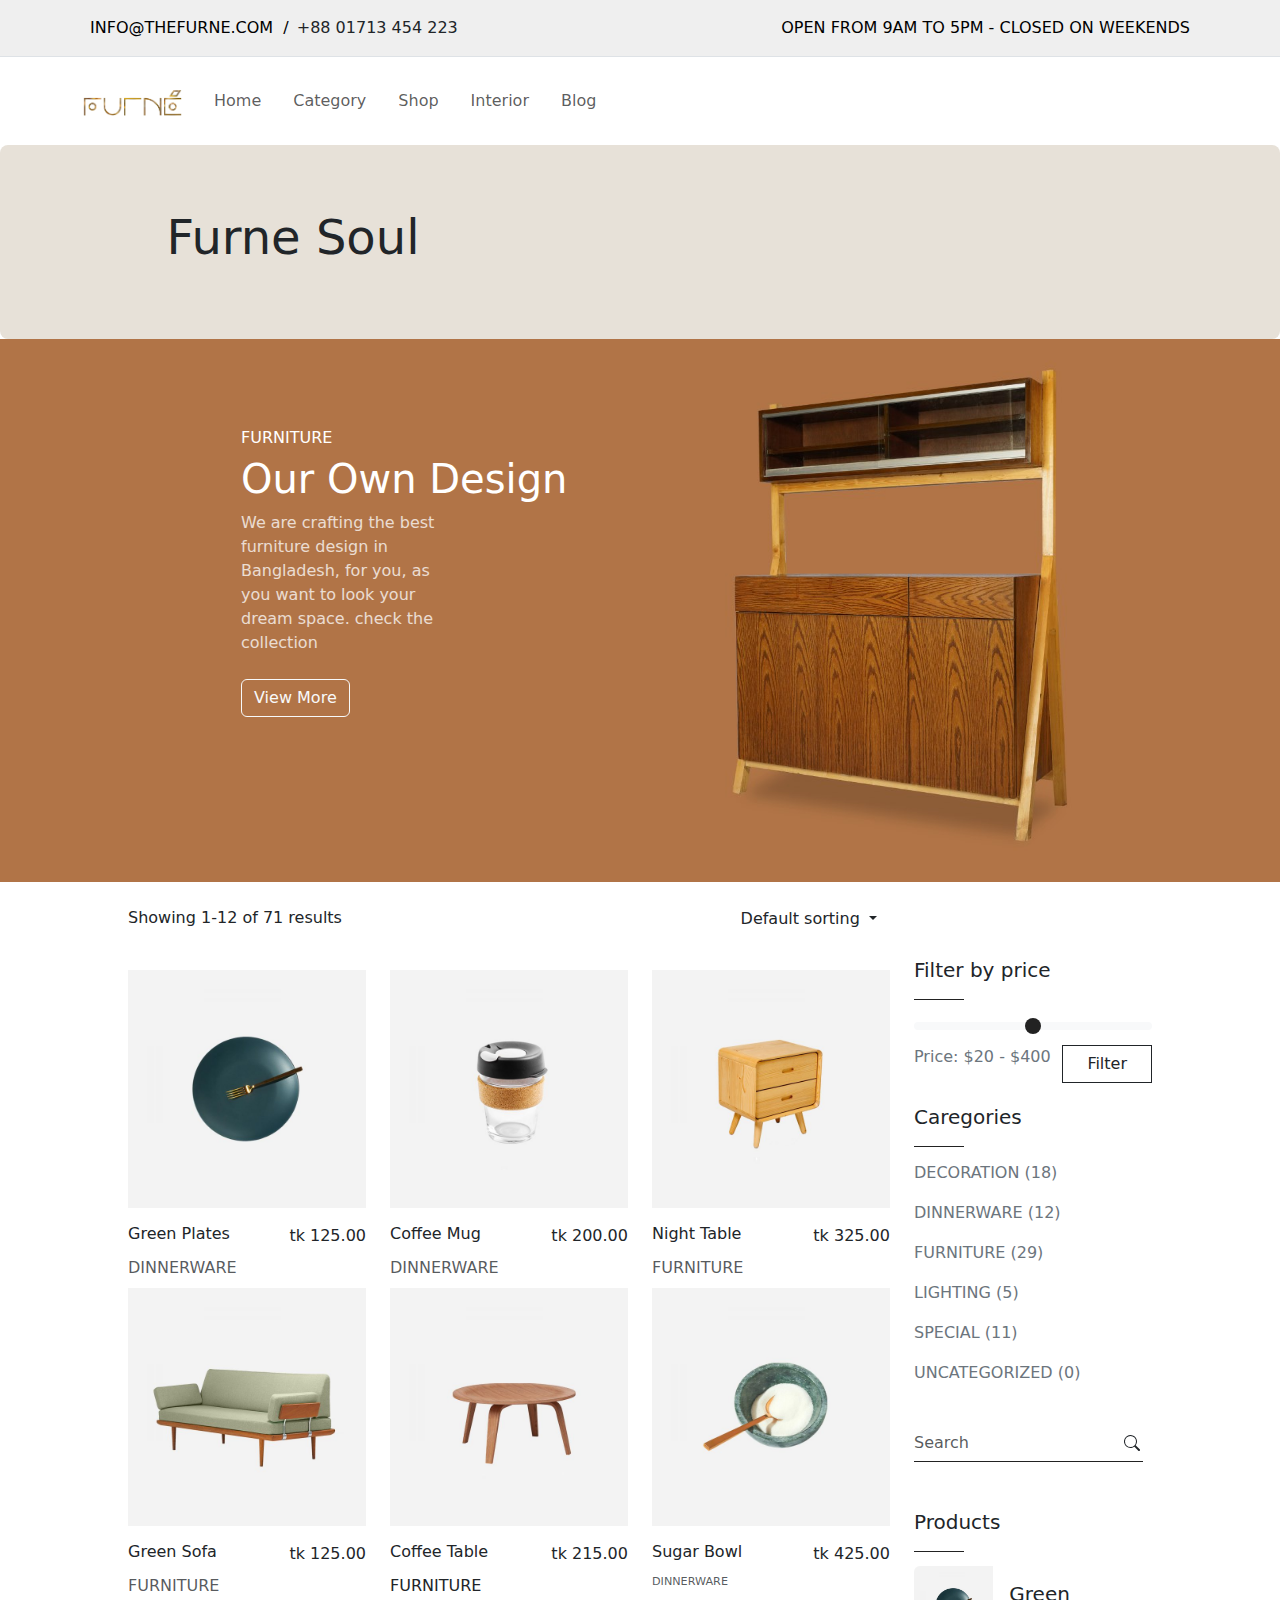
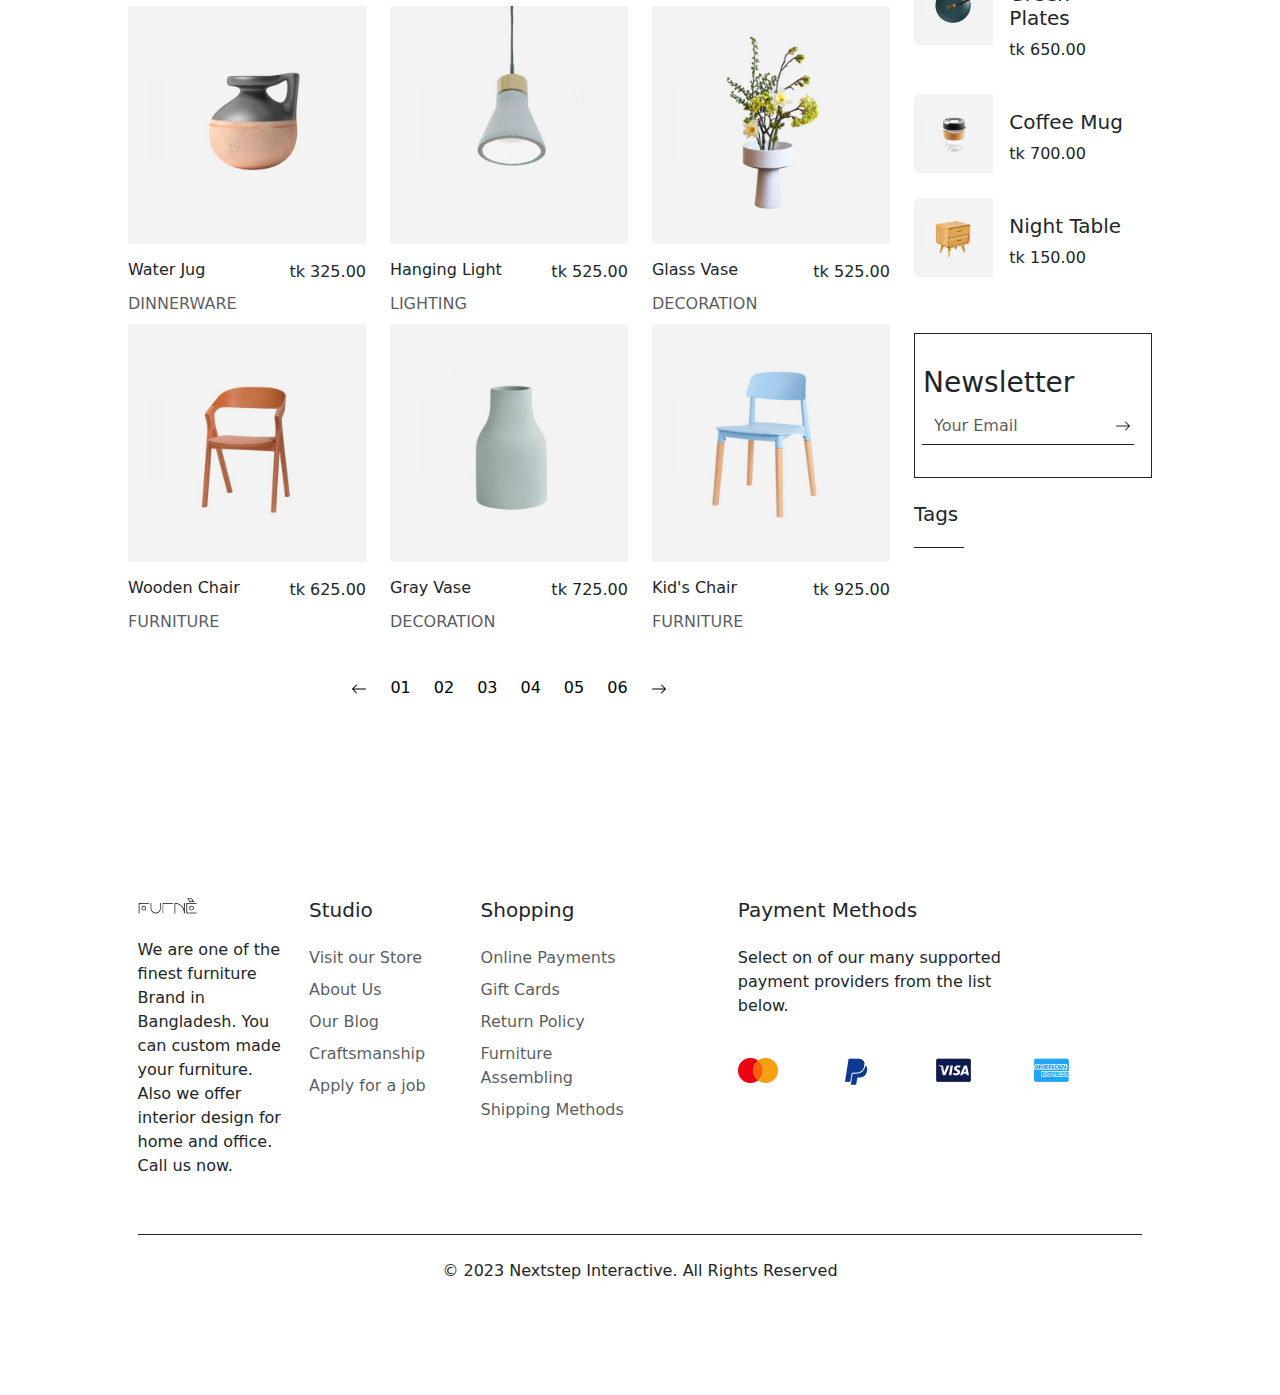
==== commit 76cb038d: "navigation fixes." ====
--- a/brand-furne-soul.html
+++ b/brand-furne-soul.html
@@ -10,51 +10,53 @@
   </head>
   <body>
     <!-- Section: Navigation section begins -->
+    <!-- Section: Navigation section begins -->
     <nav class="py-2 bg-body-tertiary border-bottom shop-custom-nav-bg-color">
-        <div class="container d-flex flex-wrap">
-          <ul class="nav me-auto">
-            <li class="nav-item first-nav-item"><span style="display: inline-block;"><a href="mailto:info@thefurne.com" class="nav-link link-body-emphasis px-2 ">INFO@THEFURNE.COM&nbsp;&nbsp;/</a></span><span style="display: inline-block;" class=""><a>+88 01713 454 223</a></span> </li>
-        </ul>
-        <ul class="nav">
-            <li class="nav-item first-nav-item"><a href="#" class="nav-link link-body-emphasis px-2 ">OPEN FROM 9AM TO 5PM - CLOSED ON WEEKENDS</a></li>
-        </ul>
+      <div class="container d-flex flex-wrap">
+        <ul class="nav me-auto">
+          <li class="nav-item first-nav-item"><span style="display: inline-block;"><a href="mailto:info@thefurne.com" class="nav-link link-body-emphasis px-2 ">INFO@THEFURNE.COM&nbsp;&nbsp;/</a></span><span style="display: inline-block;" class=""><a>+88 01713 454 223</a></span> </li>
+      </ul>
+      <ul class="nav">
+          <li class="nav-item first-nav-item"><a href="#" class="nav-link link-body-emphasis px-2 ">OPEN FROM 9AM TO 5PM - CLOSED ON WEEKENDS</a></li>
+      </ul>
+      </div>
+  </nav>
+  <nav class="py-4 navbar navbar-expand-lg bg-body-primary">
+      <div class="container">
+        <a class="navbar-brand" href="index.html">
+          <img src="images/furne-color.png" alt="Furne" id="furne-logo">
+        </a>
+        <button class="navbar-toggler" type="button" data-bs-toggle="collapse" data-bs-target="#navbarSupportedContent" aria-controls="navbarSupportedContent" aria-expanded="false" aria-label="Toggle navigation">
+          <span class="navbar-toggler-icon"></span>
+        </button>
+        <div class="collapse navbar-collapse" id="navbarSupportedContent">
+          <ul class="navbar-nav me-auto mb-2 mb-lg-0">
+            <li class="nav-item">
+              <a class="nav-link px-3" aria-current="page" href="index.html">Home</a>
+            </li>
+            <li class="nav-item">
+              <a class="nav-link px-3" aria-current="page" href="#">Category</a>
+            </li>
+            <li class="nav-item">
+              <a class="nav-link px-3" aria-current="page" href="shop.html">Shop</a>
+            </li>
+            <li class="nav-item">
+              <a class="nav-link px-3" aria-current="page" href="interior.html">Interior</a>
+            </li>
+            <li class="nav-item">
+              <a class="nav-link px-3" aria-current="page" href="#">Blog</a>
+            </li>
+          </ul>
+          <!-- 
+              FIX SEARCH
+           -->
+          <!-- <form class="d-flex" role="search">
+            <input class="form-control me-2" type="search" placeholder="Search" aria-label="Search">
+          </form> -->
         </div>
+      </div>
     </nav>
-    <nav class="py-4 navbar navbar-expand-lg bg-body-primary">
-        <div class="container">
-          <a class="navbar-brand" href="#">
-            <img src="images/furne-web-logo.png" alt="Furne" id="furne-logo">
-          </a>
-          <button class="navbar-toggler" type="button" data-bs-toggle="collapse" data-bs-target="#navbarSupportedContent" aria-controls="navbarSupportedContent" aria-expanded="false" aria-label="Toggle navigation">
-            <span class="navbar-toggler-icon"></span>
-          </button>
-          <div class="collapse navbar-collapse" id="navbarSupportedContent">
-            <ul class="navbar-nav me-auto mb-2 mb-lg-0">
-              <li class="nav-item">
-                <a class="nav-link px-3" aria-current="page" href="#">Home</a>
-              </li>
-              <li class="nav-item">
-                <a class="nav-link px-3" aria-current="page" href="#">Pages</a>
-              </li>
-              <li class="nav-item">
-                <a class="nav-link px-3" aria-current="page" href="#">Shop</a>
-              </li>
-              <li class="nav-item">
-                <a class="nav-link px-3" aria-current="page" href="#">Portfolio</a>
-              </li>
-              <li class="nav-item">
-                <a class="nav-link px-3" aria-current="page" href="#">Blog</a>
-              </li>
-            </ul>
-            <!-- 
-                FIX SEARCH
-             -->
-            <!-- <form class="d-flex" role="search">
-              <input class="form-control me-2" type="search" placeholder="Search" aria-label="Search">
-            </form> -->
-          </div>
-        </div>
-      </nav>
+  <!-- Section: Navigation section ends -->
     <!-- Section: Navigation section ends -->
     <!-- Section: Jumbtron section begins -->
     <div class="p-5 bg-body-tertiary rounded-3 shop-custom-jumbotron-bg-color">
--- a/css/main.css
+++ b/css/main.css
@@ -34,6 +34,23 @@
     height: 1px;
     background: #222;
     margin: 1% auto;
+}
+
+.divider-1 {
+    display: block;
+    width: 150px;
+    height: 1px;
+    background: #222;
+    margin-top: 5%;
+    margin-bottom: 5%;
+}
+
+.divider-light {
+    display: block;
+    width: 125px;
+    height: 1px;
+    background: #A1A1A1;
+    margin: 5% 0;
 }
 
 .small-divider {
--- a/css/responsive.css
+++ b/css/responsive.css
@@ -100,4 +100,16 @@
         display: none;
     }
 
+    .sm-margin-1 {
+        margin-top: 0 !important;
+    }
+
+    .sm-padding-1 {
+        padding-bottom: 0 !important;
+    }
+
+    .sm-padding-2 {
+        padding-top: 0 !important;
+    }
+
 }
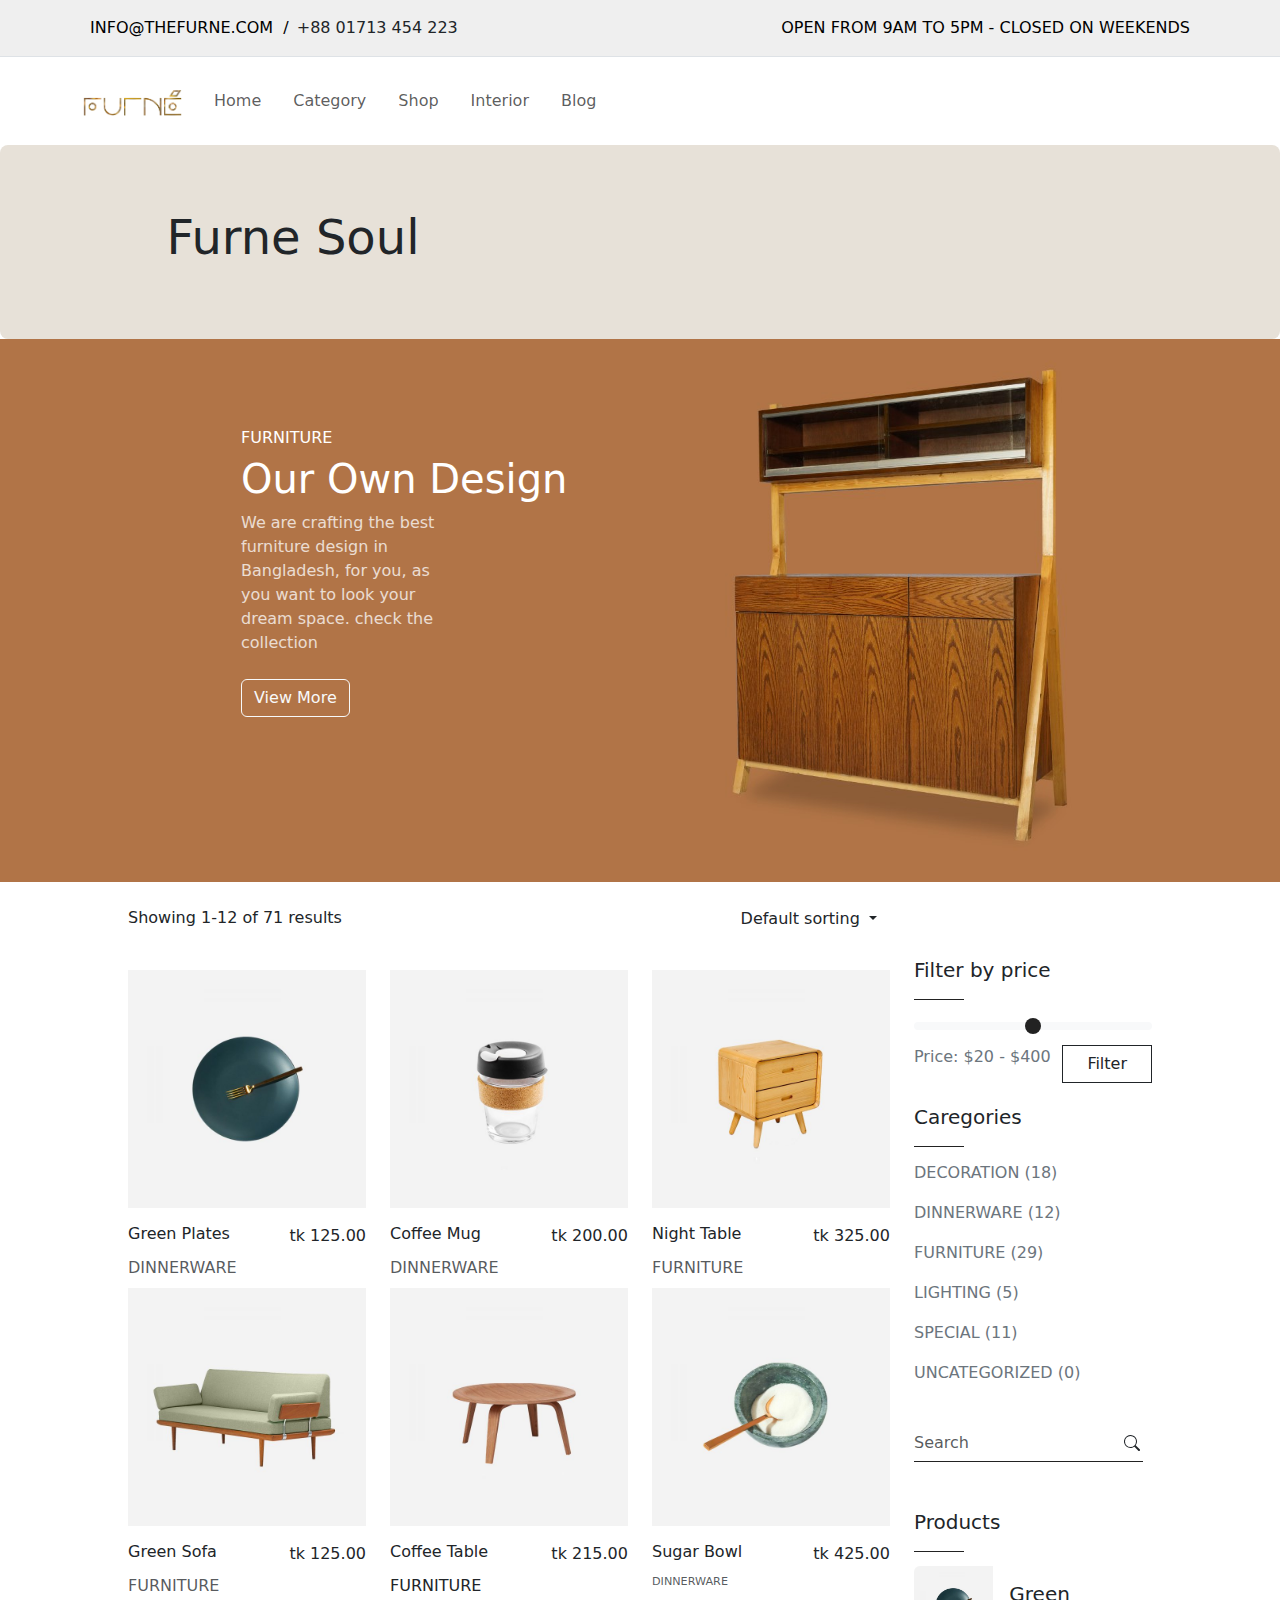
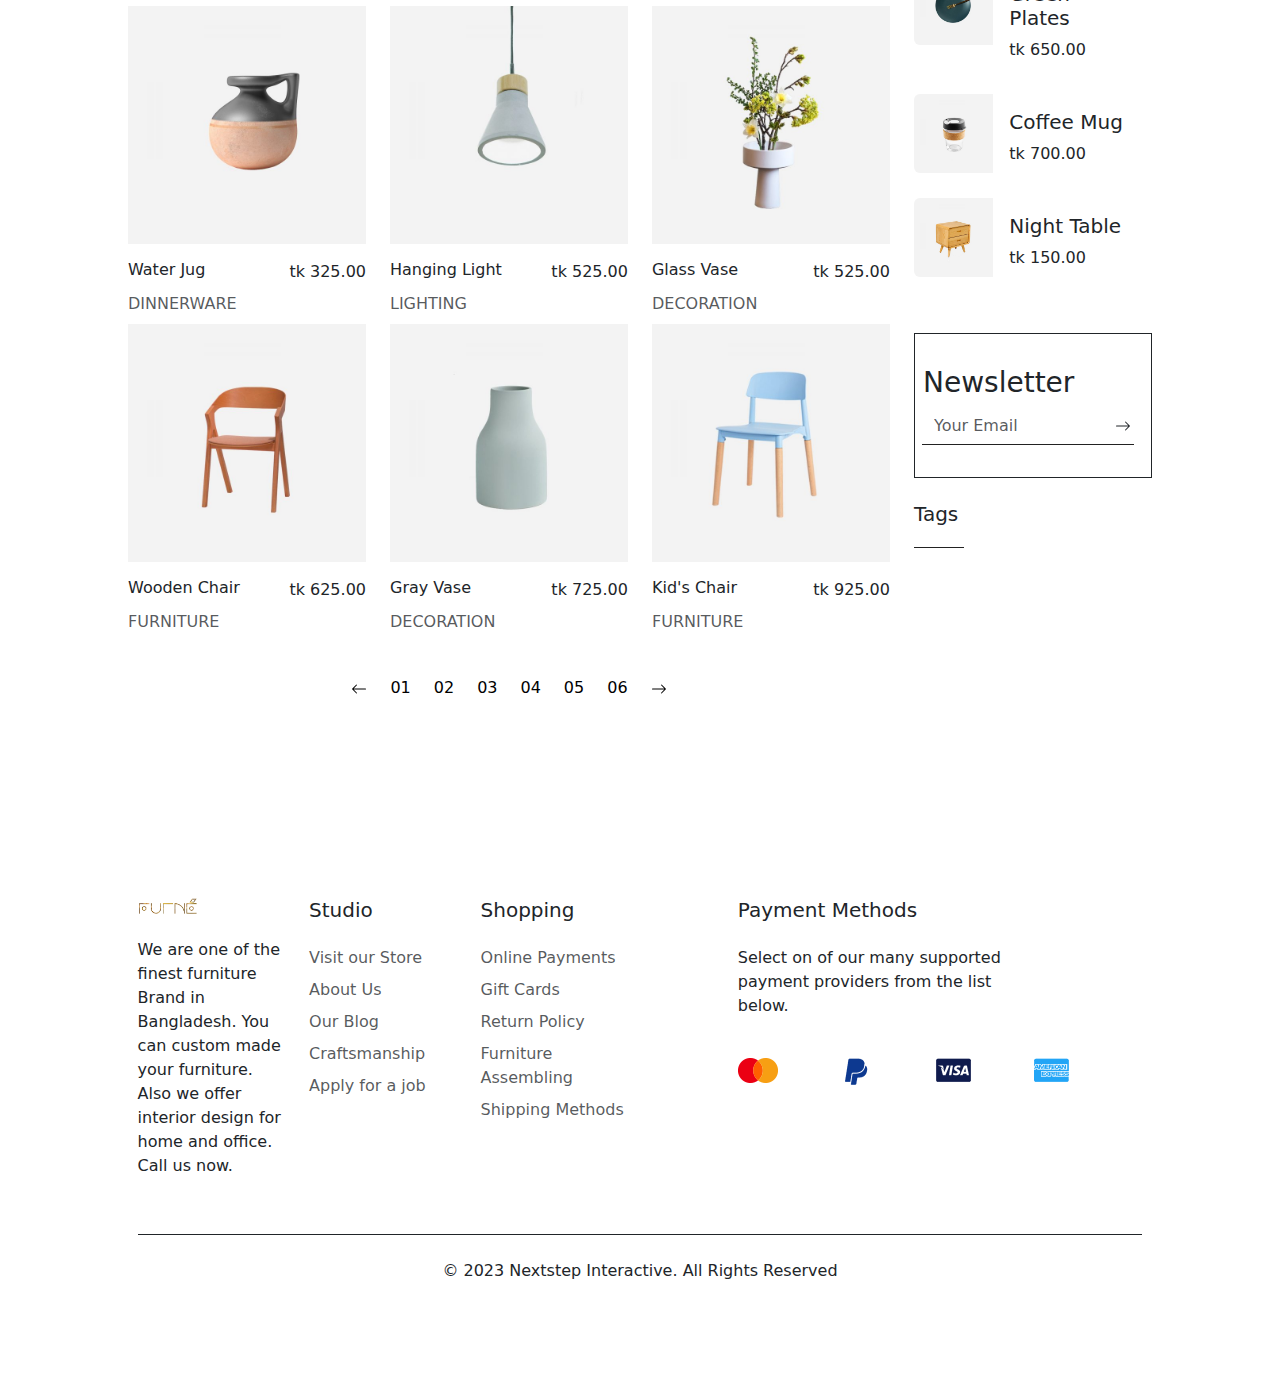
==== commit c94fa4fc: "footer logo change." ====
--- a/brand-furne-soul.html
+++ b/brand-furne-soul.html
@@ -367,7 +367,7 @@
       <footer class="py-5" style="padding-left: 10%; padding-right: 10%;">
         <div class="row">
           <div class="col-sm-1 col-md-2 mb-3">
-            <img src="images/furne-web-logo.png" alt="Furne" id="furne-logo-footer" class="mb-4">
+            <img src="images/furne-color.png" alt="Furne" id="furne-logo-footer" class="mb-4">
             <p>We are one of the finest furniture Brand in Bangladesh. You can custom made your furniture. Also we offer interior design for home and office. Call us now.</p>
           </div>
           <div class="col-6 col-md-2 mb-3">
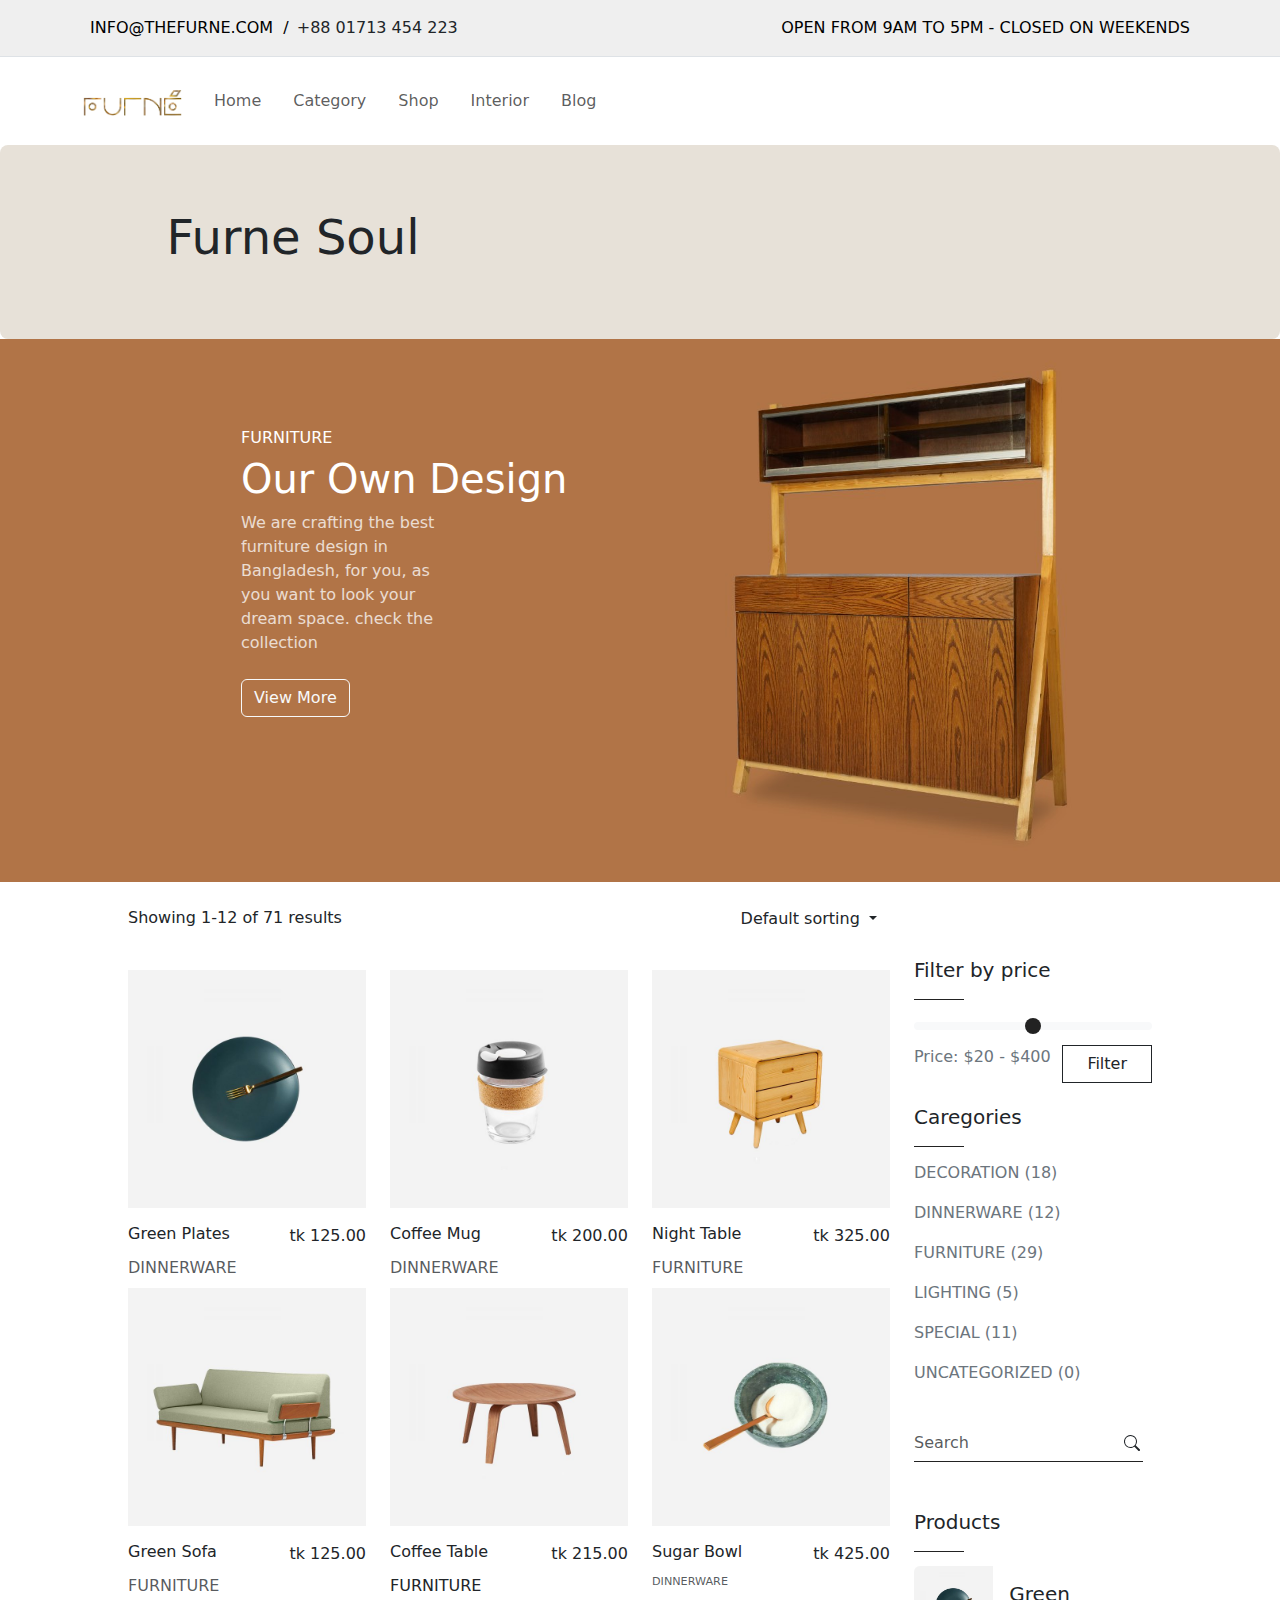
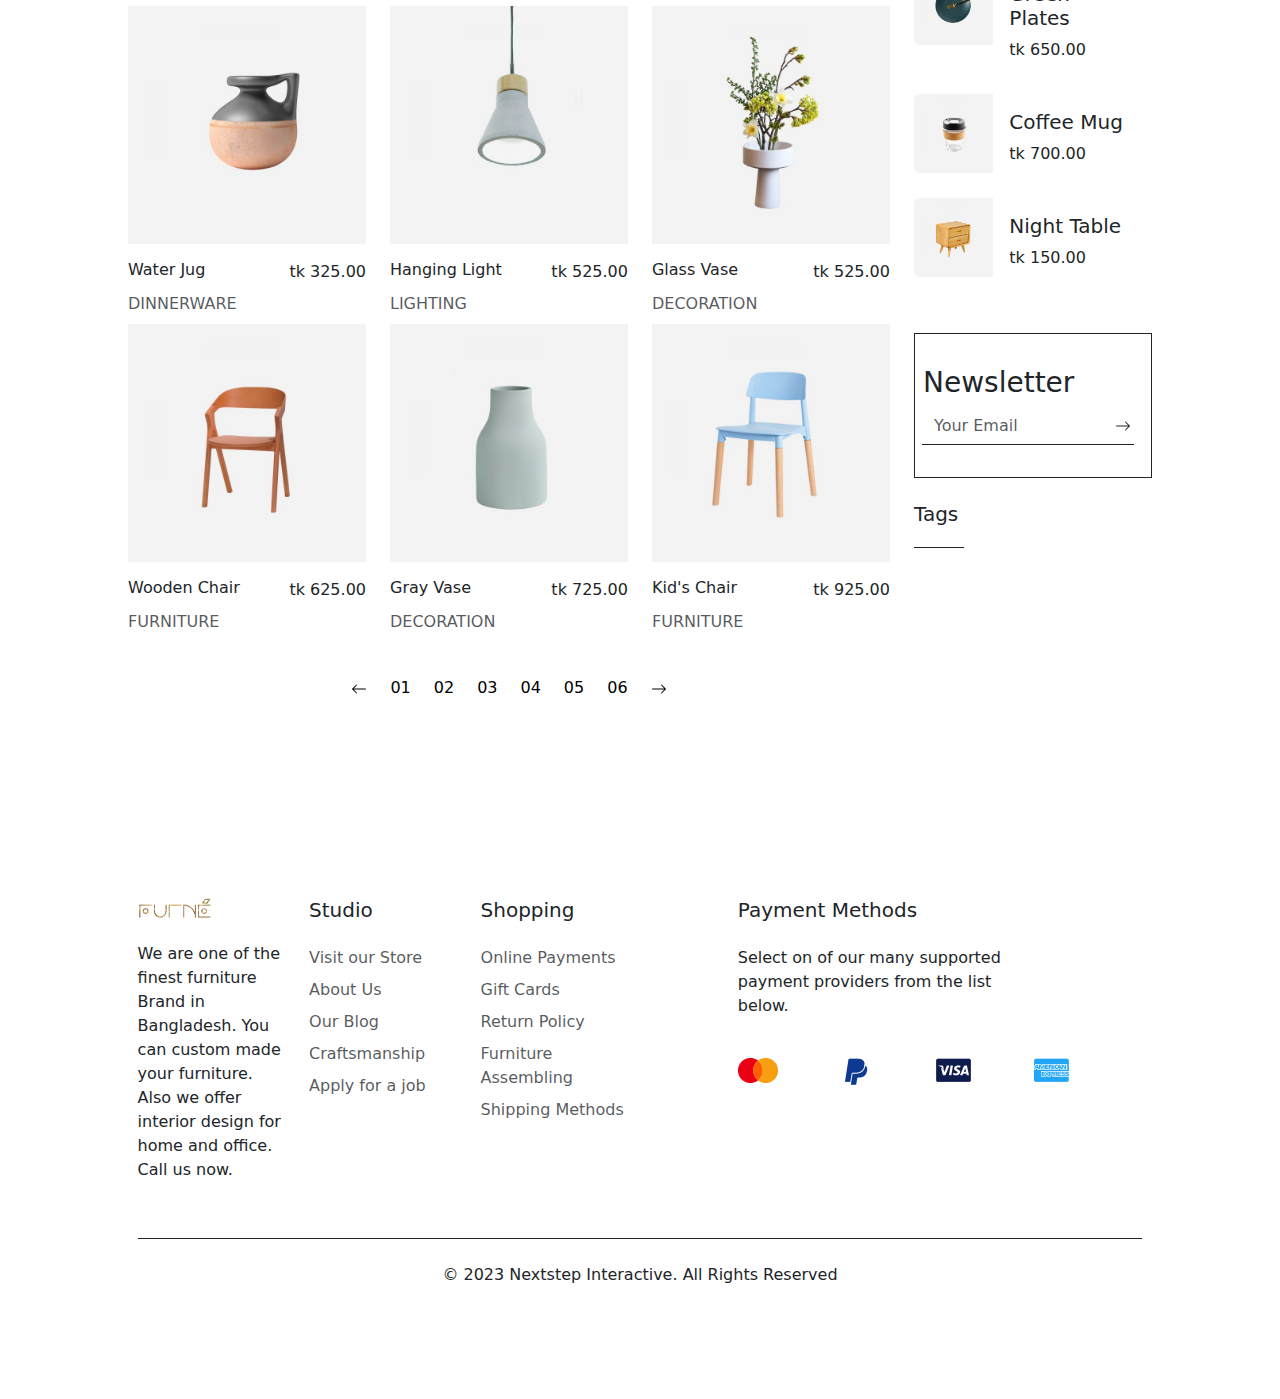
==== commit a88d97c0: "navigation link changes." ====
--- a/brand-furne-soul.html
+++ b/brand-furne-soul.html
@@ -35,7 +35,7 @@
               <a class="nav-link px-3" aria-current="page" href="index.html">Home</a>
             </li>
             <li class="nav-item">
-              <a class="nav-link px-3" aria-current="page" href="#">Category</a>
+              <a class="nav-link px-3" aria-current="page" href="brand-furne-soul.html">Category</a>
             </li>
             <li class="nav-item">
               <a class="nav-link px-3" aria-current="page" href="shop.html">Shop</a>
--- a/css/main.css
+++ b/css/main.css
@@ -4,7 +4,7 @@
 }
 
 #furne-logo-footer {
-    width: 40%;
+    width: 50%;
 }
 
 .ms-n5 {
